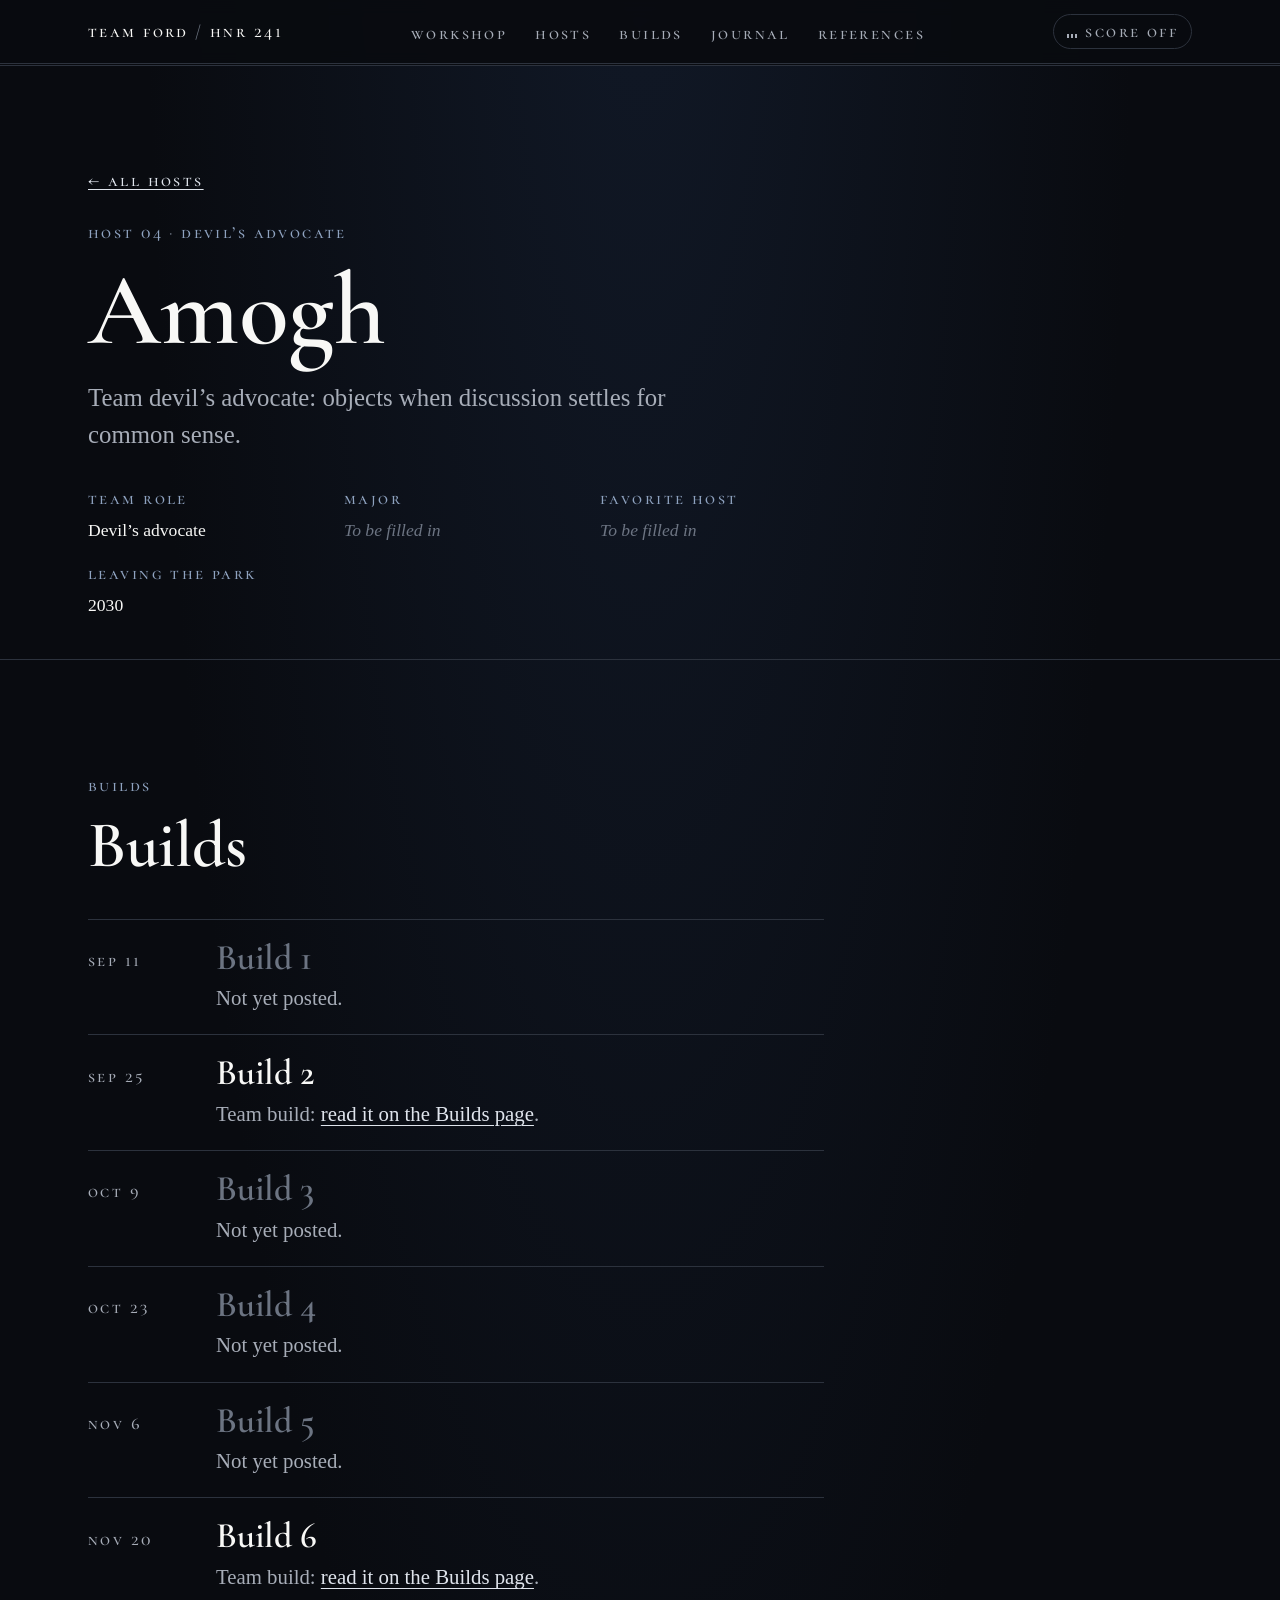
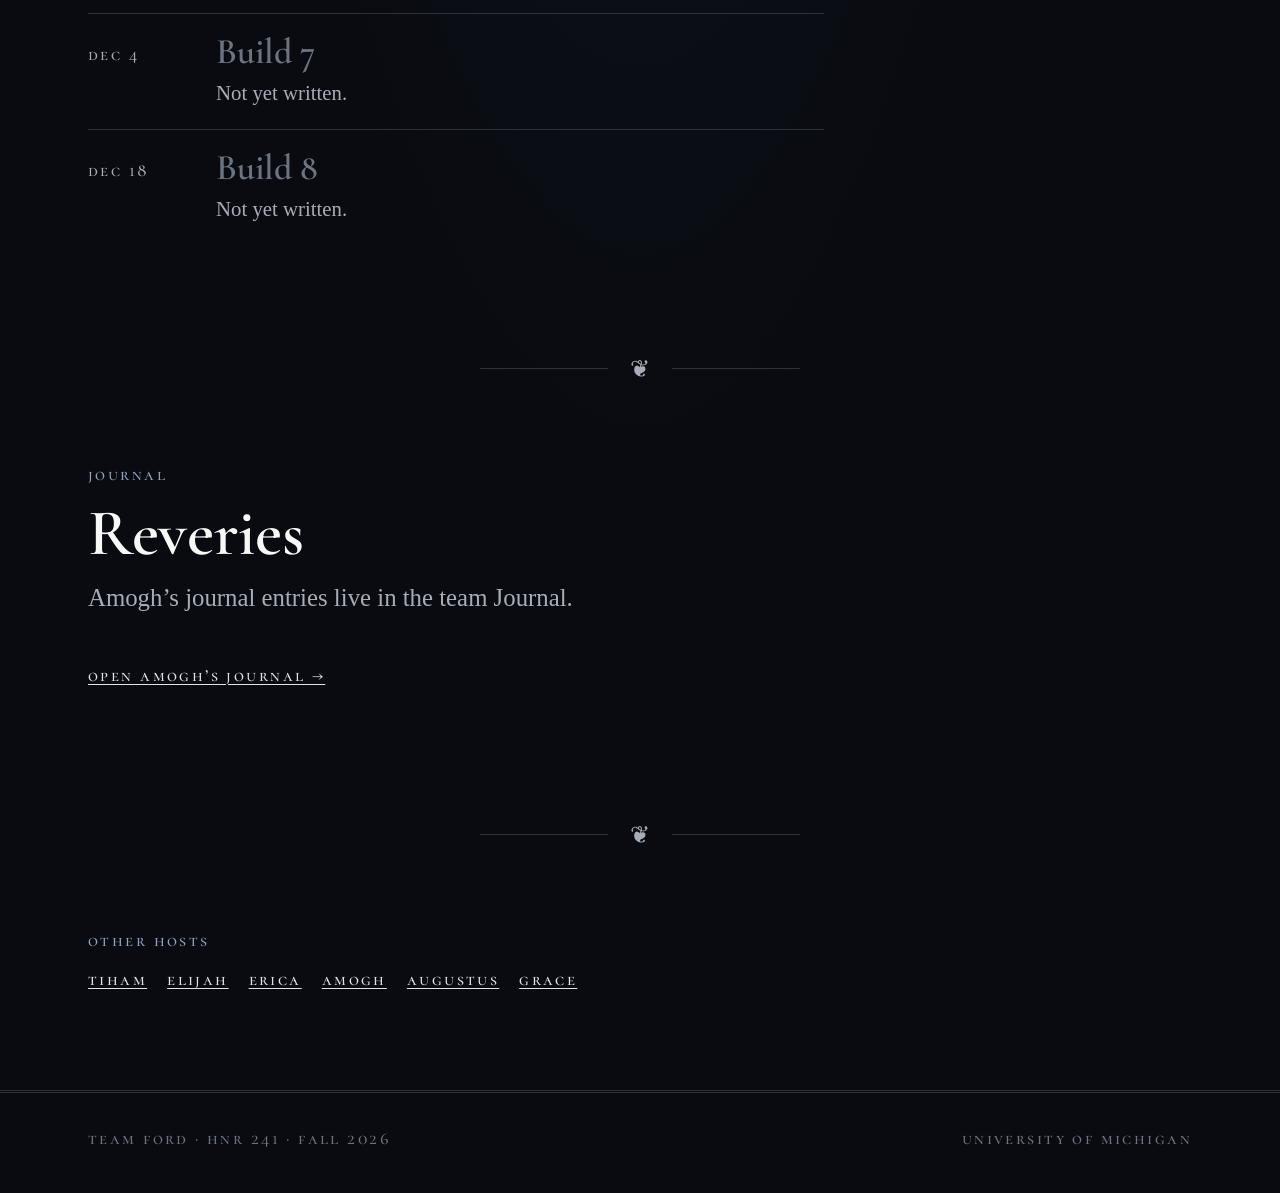
==== amogh/index.html @ f42a2c0e "Design refresh 1/8: type system (option a) - Times New Roman stays for reading; Cormorant Garamond f" ====
<!DOCTYPE html>
<html lang="en">
<head>
  <meta charset="utf-8">
  <meta name="viewport" content="width=device-width, initial-scale=1">
  <title>Amogh | Team Ford</title>
  <meta name="description" content="Amogh’s builds and journal, Team Ford, HNR 241 Fall 2026.">
  <link rel="preconnect" href="https://fonts.googleapis.com">
  <link rel="preconnect" href="https://fonts.gstatic.com" crossorigin>
  <link rel="stylesheet" href="https://fonts.googleapis.com/css2?family=Cormorant+Garamond:ital,wght@0,500;0,600;1,500&family=Cormorant+SC:wght@500;600&display=swap">
  <link rel="stylesheet" href="../styles.css?v=20261121a">
  <script src="../script.js?v=20261121a" defer></script>
</head>
<body>
  <a class="skip-link" href="#main">Skip to main content</a>

  <header class="site-header">
    <div class="wrap">
      <a class="wordmark" href="../index.html">TEAM FORD <span>/</span> HNR 241</a>
      <nav class="site-nav" aria-label="Main">
        <ul>
          <li><a href="../index.html">Workshop</a></li>
          <li><a href="../hosts/">Hosts</a></li>
          <li><a href="../builds/">Builds</a></li>
          <li><a href="../journal/">Journal</a></li>
          <li><a href="../references/">References</a></li>
        </ul>
      </nav>
    </div>
  </header>

  <main id="main">
    <section class="page-head">
      <div class="wrap">
        <a class="back-link" href="../hosts/">← All hosts</a>
        <p class="label">Host 04 <span class="dim">·</span> Devil’s advocate</p>
        <h1>Amogh</h1>
        <p class="lede">Team devil’s advocate: objects when discussion settles for common sense.</p>
        <dl class="member-meta">
          <div><dt>Team role</dt><dd>Devil’s advocate</dd></div>
          <div><dt>Major</dt><dd class="tbd">To be filled in</dd></div>
          <div><dt>Favorite host</dt><dd class="tbd">To be filled in</dd></div>
          <div><dt>Leaving the park</dt><dd>2030</dd></div>
        </dl>
      </div>
    </section>

    <section class="section" id="builds" aria-labelledby="builds-title">
      <div class="wrap">
        <div class="section-head">
          <p class="label">Builds</p>
          <h2 id="builds-title">Builds</h2>
        </div>
        <ol class="entry-list">
          <li class="entry is-empty" id="build-1">
            <p class="label">Sep 11</p>
            <div>
              <h3>Build 1</h3>
              <p>Not yet posted.</p>
            </div>
          </li>
          <li class="entry" id="build-2">
            <p class="label">Sep 25</p>
            <div>
              <h3>Build 2</h3>
              <p>Team build: <a href="../builds/#build-2">read it on the Builds page</a>.</p>
            </div>
          </li>
          <li class="entry is-empty" id="build-3">
            <p class="label">Oct 9</p>
            <div>
              <h3>Build 3</h3>
              <p>Not yet posted.</p>
            </div>
          </li>
          <li class="entry is-empty" id="build-4">
            <p class="label">Oct 23</p>
            <div>
              <h3>Build 4</h3>
              <p>Not yet posted.</p>
            </div>
          </li>
          <li class="entry is-empty" id="build-5">
            <p class="label">Nov 6</p>
            <div>
              <h3>Build 5</h3>
              <p>Not yet posted.</p>
            </div>
          </li>
          <li class="entry" id="build-6">
            <p class="label">Nov 20</p>
            <div>
              <h3>Build 6</h3>
              <p>Team build: <a href="../builds/#build-6">read it on the Builds page</a>.</p>
            </div>
          </li>
          <li class="entry is-empty" id="build-7">
            <p class="label">Dec 4</p>
            <div>
              <h3>Build 7</h3>
              <p>Not yet written.</p>
            </div>
          </li>
          <li class="entry is-empty" id="build-8">
            <p class="label">Dec 18</p>
            <div>
              <h3>Build 8</h3>
              <p>Not yet written.</p>
            </div>
          </li>
        </ol>
      </div>
    </section>

    <section class="section" id="reveries" aria-labelledby="reveries-title">
      <div class="wrap">
        <div class="section-head">
          <p class="label">Journal</p>
          <h2 id="reveries-title">Reveries</h2>
          <p>Amogh’s journal entries live in the team Journal.</p>
        </div>
        <p><a class="text-link" href="../journal/#amogh">Open Amogh’s journal →</a></p>
      </div>
    </section>

    <nav class="section" aria-label="Other hosts">
      <div class="wrap">
        <p class="label" style="margin-bottom: 0.75rem">Other hosts</p>
        <ul class="member-nav">
          <li><a href="../tiham/">Tiham</a></li>
          <li><a href="../elijah/">Elijah</a></li>
          <li><a href="../erica/">Erica</a></li>
          <li><a href="../amogh/" aria-current="page">Amogh</a></li>
          <li><a href="../augustus/">Augustus</a></li>
          <li><a href="../grace/">Grace</a></li>
        </ul>
      </div>
    </nav>
  </main>

  <footer class="site-footer">
    <div class="wrap">
      <span>Team Ford · HNR 241 · Fall 2026</span>
      <span>University of Michigan</span>
    </div>
  </footer>
</body>
</html>
---- styles.css ----
/* Team Ford · HNR 241 · Fall 2026
   "Ford's Workshop": clinical, dark, polished wood. Palette from the planning doc. */

:root {
  /* Victorian night: navy, charcoal, black, crisp white */
  --ink: #090b10;        /* black */
  --steel: #2b2e34;      /* charcoal */
  --olive: #1f2228;      /* deep charcoal */
  --wood: #1b2a44;       /* navy */
  --taupe: #6c7482;      /* slate */
  --amber: #8fa3c0;      /* faded navy-blue (secondary accent) */
  --gold: #dfe4ec;       /* pale silver-white (primary accent) */
  --ash: #a7adb8;        /* pewter (muted text) */
  --bone: #f8f8f6;       /* crisp white */

  --text: var(--bone);
  --muted: var(--ash);
  --background: var(--ink);
  --surface: #12151b;
  --line: #2c323d;
  --accent: var(--gold);

  --font-display: "Playfair Display", "Didot", "Bodoni 72", Georgia, serif;
  --font-body: "Source Serif 4", Georgia, "Times New Roman", serif;
  --font-mono: "Cormorant SC", "Cormorant Garamond", Georgia, serif; /* engraved small caps */

  --max-width: 74rem;
  --gutter: clamp(1rem, 4vw, 2.5rem);
}

*,
*::before,
*::after {
  box-sizing: border-box;
}

html {
  scroll-behavior: smooth;
}

@media (prefers-reduced-motion: reduce) {
  html {
    scroll-behavior: auto;
  }
  *,
  *::before,
  *::after {
    animation-duration: 0.01ms !important;
    transition-duration: 0.01ms !important;
  }
}

body {
  margin: 0;
  font-family: var(--font-body);
  font-size: 1.1875rem;
  line-height: 1.7;
  color: var(--text);
  background: var(--background);
  -webkit-font-smoothing: antialiased;
}

img {
  display: block;
  max-width: 100%;
  height: auto;
}

a {
  color: var(--gold);
  text-decoration-thickness: 1px;
  text-underline-offset: 0.2em;
}

a:hover {
  color: var(--bone);
}

:focus-visible {
  outline: 3px solid var(--gold);
  outline-offset: 3px;
}

h1,
h2,
h3 {
  font-family: var(--font-display);
  font-weight: 600;
  line-height: 1.05;
  letter-spacing: -0.01em;
  text-wrap: balance;
}

p {
  text-wrap: pretty;
}

.wrap {
  max-width: var(--max-width);
  margin: 0 auto;
  padding: 0 var(--gutter);
}

/* ---------- labels: clinical readouts ---------- */

.label {
  margin: 0;
  font-family: var(--font-mono);
  font-size: 0.8125rem;
  font-weight: 500;
  letter-spacing: 0.14em;
  text-transform: uppercase;
  color: var(--amber);
}

.label .dim {
  color: var(--taupe);
}

/* ---------- skip link ---------- */

.skip-link {
  position: absolute;
  left: -999rem;
}

.skip-link:focus {
  left: 1rem;
  top: 1rem;
  z-index: 10;
  padding: 0.5rem 0.75rem;
  color: var(--ink);
  background: var(--gold);
}

/* ---------- header ---------- */

.site-header {
  position: sticky;
  top: 0;
  z-index: 5;
  border-bottom: 1px solid var(--line);
  background: rgb(9 11 16 / 92%);
  backdrop-filter: blur(8px);
}

.site-header .wrap {
  display: flex;
  flex-wrap: wrap;
  align-items: center;
  justify-content: space-between;
  gap: 0.5rem 2rem;
  padding-top: 0.9rem;
  padding-bottom: 0.9rem;
}

.wordmark {
  font-family: var(--font-mono);
  font-size: 0.9rem;
  font-weight: 600;
  letter-spacing: 0.2em;
  color: var(--bone);
  text-decoration: none;
}

.wordmark span {
  color: var(--amber);
}

.site-nav ul {
  display: flex;
  flex-wrap: wrap;
  gap: 0.25rem 1.75rem;
  margin: 0;
  padding: 0;
  list-style: none;
}

.site-nav a {
  font-family: var(--font-mono);
  font-size: 0.875rem;
  letter-spacing: 0.08em;
  color: var(--ash);
  text-decoration: none;
}

.site-nav a:hover,
.site-nav a[aria-current="page"] {
  color: var(--gold);
}

.site-nav a[aria-current="page"] {
  text-decoration: underline;
}

/* ---------- footer ---------- */

.site-footer {
  margin-top: 6rem;
  border-top: 1px solid var(--line);
  color: var(--taupe);
}

.site-footer .wrap {
  display: flex;
  flex-wrap: wrap;
  justify-content: space-between;
  gap: 0.5rem 2rem;
  padding-top: 2rem;
  padding-bottom: 2.5rem;
  font-family: var(--font-mono);
  font-size: 0.8125rem;
  letter-spacing: 0.06em;
}

.site-footer a {
  color: var(--ash);
}

/* ---------- polished wood panel ---------- */

.wood {
  background:
    linear-gradient(180deg, rgb(255 255 255 / 6%), transparent 30%),
    repeating-linear-gradient(
      92deg,
      rgb(0 0 0 / 0%) 0 7px,
      rgb(0 0 0 / 10%) 7px 9px,
      rgb(255 255 255 / 3%) 9px 15px,
      rgb(0 0 0 / 6%) 15px 22px
    ),
    linear-gradient(180deg, #1d2c47, #141f36 70%, #0d1526);
  box-shadow:
    inset 0 1px 0 rgb(255 255 255 / 12%),
    inset 0 -2px 0 rgb(0 0 0 / 35%),
    0 18px 40px rgb(0 0 0 / 45%);
}

/* ---------- home: hero ---------- */

.hero {
  position: relative;
  display: grid;
  min-height: calc(100vh - 3.5rem);
  min-height: calc(100svh - 3.5rem);
  align-items: end;
  overflow: hidden;
  padding: 6rem 0 4rem;
  background:
    radial-gradient(ellipse at 72% 45%, rgb(27 42 68 / 28%), transparent 55%),
    radial-gradient(ellipse at 15% 90%, rgb(43 46 52 / 50%), transparent 50%),
    var(--ink);
}

.hero-copy {
  position: relative;
  z-index: 1;
  width: 100%;
}

/* ---- animated hero art: the maze turning, a host drawing itself ---- */

.hero-art {
  position: absolute;
  top: 50%;
  right: max(-6rem, calc((100vw - var(--max-width)) / 2 - 6rem));
  width: min(92vh, 62vw);
  aspect-ratio: 1;
  transform: translateY(-50%);
  pointer-events: none;
  animation: art-in 2.4s ease-out both;
}

.maze {
  width: 100%;
  height: 100%;
  overflow: visible;
}

.ring {
  fill: none;
  stroke: var(--gold);
  stroke-width: 1.4;
  stroke-linecap: round;
  opacity: 0.55;
  transform-box: view-box;
  transform-origin: 0 0; /* the viewBox origin is the maze's center */
  animation: spin var(--dur) linear infinite var(--dir);
}

.ring:nth-of-type(odd) {
  stroke: var(--amber);
  opacity: 0.4;
}

.host-line {
  fill: rgb(143 163 192 / 6%);
  stroke: var(--bone);
  stroke-width: 2.2;
  stroke-dasharray: 1;
  stroke-dashoffset: 1;
  vector-effect: non-scaling-stroke;
  animation: draw-host 12s ease-in-out infinite;
}

.spark {
  fill: var(--bone);
  filter: drop-shadow(0 0 6px var(--gold));
  animation: pulse 3s ease-in-out infinite;
}

.dust {
  fill: var(--gold);
  opacity: 0;
  animation: drift var(--d) ease-in-out infinite;
  animation-delay: var(--delay);
}

@keyframes spin {
  to {
    transform: rotate(360deg);
  }
}

@keyframes draw-host {
  0% {
    stroke-dashoffset: 1;
    opacity: 1;
  }
  45%,
  80% {
    stroke-dashoffset: 0;
    opacity: 1;
  }
  100% {
    stroke-dashoffset: 0;
    opacity: 0;
  }
}

@keyframes pulse {
  0%,
  100% {
    opacity: 0.35;
    transform: scale(0.8);
  }
  50% {
    opacity: 1;
    transform: scale(1.15);
  }
}

@keyframes drift {
  0%,
  100% {
    opacity: 0;
    transform: translateY(12px);
  }
  50% {
    opacity: 0.8;
    transform: translateY(-14px);
  }
}

@keyframes art-in {
  from {
    opacity: 0;
    transform: translateY(-50%) scale(0.92);
  }
}

.spark {
  transform-box: fill-box;
  transform-origin: center;
}

@media (prefers-reduced-motion: reduce) {
  .ring,
  .host-line,
  .spark,
  .dust,
  .hero-art {
    animation: none !important;
  }

  .host-line {
    stroke-dashoffset: 0;
  }

  .dust {
    opacity: 0.5;
  }
}

@media (max-width: 56rem) {
  .hero-art {
    top: 1rem;
    right: 50%;
    width: min(130vw, 44rem);
    opacity: 0.28;
    transform: translateX(50%);
    animation: none;
  }
}

.hero h1 {
  margin: 0.75rem 0 1.5rem;
  font-size: clamp(4rem, 13vw, 10rem);
  font-weight: 600;
  letter-spacing: -0.02em;
  line-height: 0.9;
}

.hero h1 em {
  font-style: italic;
  font-weight: 500;
  color: var(--gold);
}

.epigraph {
  max-width: 36rem;
  margin: 0;
  padding-left: 1.25rem;
  border-left: 2px solid var(--amber);
}

.epigraph p {
  margin: 0;
  font-family: var(--font-display);
  font-size: clamp(1.5rem, 3vw, 2.1rem);
  font-style: italic;
  line-height: 1.25;
}

.epigraph footer {
  margin-top: 0.6rem;
  font-family: var(--font-mono);
  font-size: 0.8125rem;
  letter-spacing: 0.08em;
  color: var(--ash);
}

.hero-intro {
  max-width: 40rem;
  margin: 2.25rem 0 0;
  font-size: clamp(1.15rem, 1.8vw, 1.3rem);
  color: #d9dce2;
}

/* ---------- sections ---------- */

.section {
  padding: clamp(4rem, 9vw, 7rem) 0 0;
  scroll-margin-top: 4rem;
}

.section-head {
  display: grid;
  gap: 0.75rem;
  max-width: 46rem;
  margin-bottom: 2.5rem;
}

.section-head h2 {
  margin: 0;
  font-size: clamp(2.6rem, 6vw, 4.25rem);
}

.section-head p:not(.label) {
  margin: 0;
  color: var(--ash);
}

/* ---------- the nested host ---------- */

.host-stage {
  padding: clamp(1rem, 3vw, 2rem);
  border-radius: 6px;
}

.stage-top {
  display: flex;
  flex-wrap: wrap;
  align-items: center;
  justify-content: space-between;
  gap: 1rem;
  margin-bottom: 1.25rem;
}

.stage-top .label {
  color: #dfe4ec;
}

.play-button {
  display: none; /* shown by script.js */
  align-items: center;
  gap: 0.6rem;
  padding: 0.65rem 1.2rem;
  border: 1px solid rgb(223 228 236 / 60%);
  border-radius: 999px;
  font-family: var(--font-mono);
  font-size: 0.9rem;
  letter-spacing: 0.06em;
  color: var(--ink);
  background: var(--gold);
  cursor: pointer;
}

.play-button:hover {
  background: var(--bone);
}

.js .play-button {
  display: inline-flex;
}

.stage-grid {
  display: grid;
  grid-template-columns: minmax(0, 1.05fr) minmax(0, 1fr);
  gap: clamp(1rem, 3vw, 2rem);
  align-items: stretch;
}

.host-figure,
.stage-side {
  margin: 0;
  padding: clamp(1rem, 2.5vw, 1.75rem);
  border-radius: 4px;
  background: radial-gradient(ellipse at 50% 40%, #12151b, var(--ink) 75%);
  box-shadow: inset 0 2px 10px rgb(0 0 0 / 60%);
}

.host-figure {
  display: flex;
  flex-direction: column;
  align-items: center;
  justify-content: center;
  gap: 0.5rem;
}

.host-figure figcaption {
  font-size: 0.75rem;
}

.host-svg {
  width: 100%;
  max-width: 26rem;
  height: auto;
  overflow: visible;
}

/* layers: outer (1) is deep wood, inner (8) is bright gold */
.layer {
  --lit: color-mix(in srgb, var(--gold) calc(var(--i) * 12.5%), var(--wood));
  fill: #151820;
  stroke: #3a404b;
  stroke-width: 2.2;
  stroke-dasharray: 6 5;
  vector-effect: non-scaling-stroke;
  cursor: pointer;
  transition: fill 0.35s ease, filter 0.35s ease, opacity 0.35s ease;
}

.layer.is-done {
  fill: var(--lit);
  stroke: var(--ink);
  stroke-width: 2.5;
  stroke-dasharray: none;
}

.layer.is-done:nth-of-type(even) {
  fill: color-mix(in srgb, var(--lit) 82%, black);
}

.layer:hover {
  filter: brightness(1.25);
}

.layer:focus,
.layer:focus-visible {
  outline: none;
}

.layer:focus-visible {
  stroke: var(--bone);
  stroke-width: 3;
  stroke-dasharray: none;
}

.layer.is-selected,
.layer.is-sounding {
  filter: brightness(1.45) drop-shadow(0 0 10px rgb(223 228 236 / 70%));
}

.layer.is-open.is-selected {
  fill: #262b34;
}

.core path {
  fill: none;
  stroke: var(--gold);
  stroke-width: 1.6;
  stroke-linecap: round;
  transition: stroke 0.5s ease;
}

.core .core-dot {
  fill: var(--gold);
}

.core.is-awake path {
  stroke: var(--ink);
}

.core.is-awake .core-dot {
  fill: var(--ink);
}

.core .core-glow {
  fill: rgb(247 246 243 / 0%);
  transition: fill 0.5s ease;
}

.core.is-awake .core-glow {
  fill: rgb(247 246 243 / 85%);
}

.stage-side {
  display: flex;
  flex-direction: column;
  gap: 1.5rem;
}

.note-row {
  display: grid;
  grid-template-columns: repeat(8, minmax(0, 1fr));
  gap: 0.35rem;
  margin: 0;
  padding: 0;
  list-style: none;
}

.note-dot {
  display: flex;
  width: 100%;
  flex-direction: column;
  align-items: center;
  gap: 0.35rem;
  padding: 0.25rem 0;
  border: 0;
  color: var(--ash);
  background: none;
  cursor: pointer;
}

.note-dot .dot {
  display: grid;
  width: clamp(2rem, 4vw, 2.6rem);
  aspect-ratio: 1;
  place-items: center;
  border: 1.5px dashed var(--taupe);
  border-radius: 50%;
  font-family: var(--font-display);
  font-size: 1.25rem;
  font-weight: 600;
  color: var(--taupe);
  transition: background-color 0.25s ease, box-shadow 0.25s ease, transform 0.15s ease;
}

.note-dot.is-done .dot {
  border: 0;
  color: var(--ink);
  background: var(--gold);
  box-shadow: 0 0 14px rgb(223 228 236 / 45%);
}

.note-dot .dot-date {
  font-family: var(--font-mono);
  font-size: 0.6875rem;
  letter-spacing: 0.02em;
  white-space: nowrap;
}

.note-dot.is-done .dot-date {
  color: var(--gold);
}

.note-dot:hover .dot,
.note-dot.is-sounding .dot {
  transform: scale(1.12);
}

.note-dot.is-selected .dot {
  box-shadow: 0 0 0 3px var(--ink), 0 0 0 5px var(--bone);
}

.layer-cards {
  display: grid;
  gap: 1rem;
}

.layer-card {
  padding: 1.25rem 1.4rem;
  border: 1px solid var(--line);
  border-radius: 4px;
  background: var(--surface);
}

.js .layer-card {
  display: none;
}

.js .layer-card.is-selected {
  display: block;
}

.layer-card h3 {
  margin: 0.5rem 0 0.75rem;
  font-size: clamp(2rem, 4vw, 2.75rem);
}

.card-links {
  display: grid;
  gap: 0.35rem;
  margin: 0;
  padding: 0;
  list-style: none;
  font-size: 1.05rem;
}

.card-links li:first-child a[href*="builds/"] {
  font-weight: 600;
}

.card-empty {
  margin: 0;
  color: var(--ash);
}

/* ---------- pie of hosts ---------- */

.pie-wrap {
  display: grid;
  grid-template-columns: minmax(0, 1.1fr) minmax(0, 0.9fr);
  gap: clamp(1.5rem, 5vw, 4rem);
  align-items: center;
}

.pie {
  width: 100%;
  max-width: 34rem;
  height: auto;
  overflow: visible;
}

.slice-link {
  text-decoration: none;
}

.slice-link:focus {
  outline: none;
}

.slice {
  stroke: var(--ink);
  stroke-width: 3;
  transform-box: view-box;
  transform-origin: 200px 200px;
  transition: transform 0.3s ease, filter 0.3s ease;
}

.slice-name,
.slice-role {
  text-anchor: middle;
  pointer-events: none;
  transition: transform 0.3s ease;
}

.slice-name {
  font-family: var(--font-display);
  font-size: 27px;
  font-weight: 600;
}

.slice-role {
  font-family: var(--font-mono);
  font-size: 10.5px;
  letter-spacing: 0.1em;
  text-transform: uppercase;
}

.slice-link:hover .slice,
.slice-link:focus-visible .slice,
.slice-link:hover .slice-name,
.slice-link:hover .slice-role,
.slice-link:focus-visible .slice-name,
.slice-link:focus-visible .slice-role {
  transform: translate(var(--dx), var(--dy));
}

.slice-link:hover .slice,
.slice-link:focus-visible .slice {
  filter: brightness(1.15) drop-shadow(0 10px 18px rgb(0 0 0 / 55%));
}

.slice-link:focus-visible .slice {
  stroke: var(--bone);
}

.pie-ring {
  fill: var(--ink);
  stroke: var(--gold);
  stroke-width: 2;
}

/* slices sweep in when the pie scrolls into view (script.js adds .is-armed first) */
.js .pie.is-armed .slice {
  transform: scale(0) rotate(-30deg);
}

.js .pie.is-armed .slice-name,
.js .pie.is-armed .slice-role {
  opacity: 0;
}

.js .pie.is-in .slice {
  transform: none;
  transition: transform 0.7s cubic-bezier(0.2, 0.9, 0.3, 1.2) calc(var(--i) * 110ms), filter 0.3s ease;
}

.js .pie.is-in .slice-name,
.js .pie.is-in .slice-role {
  opacity: 1;
  transition: opacity 0.5s ease calc(400ms + var(--i) * 110ms), transform 0.3s ease;
}

.js .pie.is-in .slice-link:hover .slice,
.js .pie.is-in .slice-link:focus-visible .slice {
  transform: translate(var(--dx), var(--dy));
  transition: transform 0.3s ease, filter 0.3s ease;
}

.pie-legend {
  display: grid;
  gap: 0;
  margin: 0;
  padding: 0;
  list-style: none;
}

.pie-legend a {
  display: flex;
  align-items: baseline;
  gap: 0.8rem;
  padding: 0.85rem 0;
  border-bottom: 1px solid var(--line);
  color: var(--bone);
  text-decoration: none;
}

.pie-legend a:hover .legend-name {
  color: var(--gold);
}

.swatch-dot {
  flex: 0 0 auto;
  width: 0.85rem;
  height: 0.85rem;
  border: 1px solid var(--taupe);
  border-radius: 50%;
}

.legend-name {
  font-family: var(--font-display);
  font-size: 1.7rem;
  font-weight: 600;
  line-height: 1;
}

.legend-role {
  margin-left: auto;
  font-family: var(--font-mono);
  font-size: 0.75rem;
  letter-spacing: 0.1em;
  text-transform: uppercase;
  color: var(--ash);
}

/* ---------- journal page ---------- */

.chip-row {
  display: flex;
  flex-wrap: wrap;
  gap: 0.6rem;
  margin: 2rem 0 0;
  padding: 0;
  list-style: none;
}

.chip-row a {
  display: inline-block;
  padding: 0.4rem 1rem;
  border: 1px solid var(--line);
  border-radius: 999px;
  font-family: var(--font-mono);
  font-size: 0.875rem;
  color: var(--bone);
  text-decoration: none;
  background: var(--surface);
}

.chip-row a:hover {
  border-color: var(--amber);
  color: var(--gold);
}

.journal-grid {
  display: grid;
  grid-template-columns: repeat(auto-fill, minmax(min(100%, 21rem), 1fr));
  gap: 1.25rem;
  padding-top: 3rem;
}

.journal-shelf {
  display: flex;
  flex-direction: column;
  gap: 1.25rem;
  padding: 1.5rem;
  border: 1px solid var(--line);
  border-radius: 6px;
  background: linear-gradient(170deg, #151820, var(--surface) 55%);
  scroll-margin-top: 5rem;
}

.journal-shelf:target {
  border-color: var(--amber);
  box-shadow: 0 0 0 1px var(--amber), 0 0 30px rgb(143 163 192 / 25%);
}

.shelf-head h2 {
  margin: 0.4rem 0 0.4rem;
  font-size: 2.6rem;
}

.entries {
  display: grid;
  gap: 0.75rem;
  margin: 0;
  padding: 0;
  list-style: none;
}

.entry-card {
  padding: 1rem 1.15rem;
  border-left: 2px solid var(--amber);
  background: rgb(9 11 16 / 55%);
}

.entry-card h3 {
  margin: 0.35rem 0 0.4rem;
  font-size: 1.5rem;
}

.entry-card p:not(.label) {
  margin: 0;
  color: #d9dce2;
}

.entry-card.is-empty {
  border-left: 2px dashed var(--taupe);
}

.entry-card.is-empty p:not(.label) {
  color: var(--ash);
}

/* ---------- reveal on scroll ---------- */

.js .reveal {
  opacity: 0;
  transform: translateY(24px);
  transition: opacity 0.8s ease, transform 0.8s ease;
}

.js .reveal.is-in {
  opacity: 1;
  transform: none;
}

/* ---------- feature: mask + excerpt ---------- */

.feature {
  display: grid;
  grid-template-columns: minmax(0, 0.8fr) minmax(0, 1fr);
  gap: clamp(2rem, 5vw, 4.5rem);
  align-items: center;
}

.feature figure {
  margin: 0;
}

.feature img {
  width: 100%;
  border: 1px solid var(--line);
  border-radius: 4px;
  box-shadow: 0 24px 60px rgb(0 0 0 / 55%);
}

.feature figcaption {
  margin-top: 0.75rem;
  font-family: var(--font-mono);
  font-size: 0.8125rem;
  color: var(--taupe);
}

.feature h3 {
  margin: 0.75rem 0 1rem;
  font-size: clamp(2.2rem, 4.5vw, 3.4rem);
}

.pull {
  margin: 1.5rem 0;
  font-family: var(--font-display);
  font-size: clamp(1.35rem, 2.4vw, 1.75rem);
  font-style: italic;
  line-height: 1.3;
  color: var(--gold);
}

.text-link {
  font-family: var(--font-mono);
  font-size: 0.9rem;
  letter-spacing: 0.06em;
}

/* ---------- host cards ---------- */

.hosts {
  display: grid;
  grid-template-columns: repeat(auto-fill, minmax(14rem, 1fr));
  gap: 1rem;
  margin: 0;
  padding: 0;
  list-style: none;
}

.host-card {
  position: relative;
  display: flex;
  min-height: 12rem;
  flex-direction: column;
  justify-content: space-between;
  gap: 1.5rem;
  padding: 1.4rem 1.4rem 1.25rem;
  border: 1px solid var(--line);
  border-radius: 4px;
  color: var(--bone);
  text-decoration: none;
  background: linear-gradient(160deg, #151820, var(--surface) 60%);
  transition: border-color 0.2s ease, transform 0.2s ease;
}

.host-card:hover {
  border-color: var(--amber);
  color: var(--bone);
  transform: translateY(-3px);
}

.host-card .label,
.host-card .host-name,
.host-card .host-role,
.host-card .enter {
  display: block;
}

.host-card .host-name {
  margin: 0.35rem 0 0;
  font-family: var(--font-display);
  font-size: 2.4rem;
  font-weight: 600;
  line-height: 1;
}

.host-card .host-role {
  margin: 0;
  color: var(--ash);
  font-size: 1rem;
}

.host-card .enter {
  font-family: var(--font-mono);
  font-size: 0.8125rem;
  letter-spacing: 0.08em;
  color: var(--gold);
}

/* ---------- inner pages ---------- */

.page-head {
  padding: clamp(3.5rem, 8vw, 6rem) 0 2.5rem;
  border-bottom: 1px solid var(--line);
}

.page-head h1 {
  margin: 0.75rem 0 1rem;
  font-size: clamp(3.2rem, 9vw, 6.5rem);
}

.page-head .lede {
  max-width: 42rem;
  margin: 0;
  color: var(--ash);
  font-size: 1.25rem;
}

.back-link {
  display: inline-block;
  margin-bottom: 1.5rem;
  font-family: var(--font-mono);
  font-size: 0.875rem;
  letter-spacing: 0.06em;
}

/* ---------- narratives (essays) ---------- */

.narrative {
  padding: 3.5rem 0 1rem;
  border-bottom: 1px solid var(--line);
  scroll-margin-top: 4rem;
}

.narrative-head {
  max-width: 44rem;
  margin-bottom: 2rem;
}

.narrative-head h2 {
  margin: 0.75rem 0 0.75rem;
  font-size: clamp(2.4rem, 5.5vw, 3.8rem);
}

.narrative-head .byline {
  margin: 0;
  color: var(--ash);
}

.prose {
  max-width: 40rem;
}

.prose p {
  margin: 0 0 1.4em;
}

.prose p:first-of-type::first-letter {
  float: left;
  margin: 0.08em 0.1em 0 0;
  font-family: var(--font-display);
  font-size: 4.2em;
  font-weight: 600;
  line-height: 0.8;
  color: var(--gold);
}

.cite {
  font-family: var(--font-mono);
  font-size: 0.8em;
  white-space: nowrap;
}

.placeholder {
  max-width: 40rem;
  padding: 1.5rem 1.75rem;
  border: 1px dashed var(--taupe);
  border-radius: 4px;
  color: var(--ash);
}

.placeholder p {
  margin: 0.4rem 0 0;
}

/* ---------- references ---------- */

.bibliography {
  max-width: 46rem;
  margin: 3rem 0 0;
  padding: 0;
  list-style: none;
}

.bibliography li {
  padding: 1.25rem 0 1.25rem 2.5rem;
  border-bottom: 1px solid var(--line);
  text-indent: -2.5rem;
  scroll-margin-top: 4rem;
}

.bibliography li:target {
  background: rgb(143 163 192 / 12%);
}

/* ---------- member pages ---------- */

.member-meta {
  display: grid;
  grid-template-columns: repeat(auto-fit, minmax(11rem, 1fr));
  gap: 1rem 2rem;
  max-width: 46rem;
  margin: 2rem 0 0;
}

.member-meta dt {
  font-family: var(--font-mono);
  font-size: 0.75rem;
  letter-spacing: 0.14em;
  text-transform: uppercase;
  color: var(--amber);
}

.member-meta dd {
  margin: 0.2rem 0 0;
  font-size: 1.1rem;
}

.member-meta .tbd {
  color: var(--taupe);
  font-style: italic;
}

.entry-list {
  display: grid;
  max-width: 46rem;
  margin: 0;
  padding: 0;
  list-style: none;
}

.entry {
  display: grid;
  grid-template-columns: 7rem 1fr;
  gap: 1rem;
  padding: 1.25rem 0;
  border-top: 1px solid var(--line);
}

.entry h3 {
  margin: 0 0 0.3rem;
  font-size: 1.8rem;
}

.entry p {
  margin: 0;
  color: var(--ash);
}

.entry .label {
  padding-top: 0.45rem;
}

.entry.is-empty h3 {
  color: var(--taupe);
}

.member-nav {
  display: flex;
  flex-wrap: wrap;
  gap: 0.5rem 1.25rem;
  margin: 0;
  padding: 0;
  list-style: none;
  font-family: var(--font-mono);
  font-size: 0.875rem;
}

/* ---------- responsive ---------- */

@media (max-width: 56rem) {
  .feature {
    grid-template-columns: 1fr;
  }

  .feature figure {
    max-width: 26rem;
  }

  .stage-grid,
  .pie-wrap {
    grid-template-columns: 1fr;
  }

  .pie {
    max-width: 26rem;
    margin: 0 auto;
  }

  .note-row {
    grid-template-columns: repeat(4, minmax(0, 1fr));
    row-gap: 0.75rem;
  }

}

@media (max-width: 34rem) {
  body {
    font-size: 1.0625rem;
  }

  .site-header {
    position: static;
  }


  .entry {
    grid-template-columns: 1fr;
    gap: 0.25rem;
  }

  .hosts {
    grid-template-columns: 1fr 1fr;
  }

  .host-card {
    min-height: 9rem;
    padding: 1rem;
  }

  .host-card .host-name {
    font-size: 1.9rem;
  }
}

/* =====================================================================
   Victorian dress: engraved small caps, fleurons, double-ruled frames
   ===================================================================== */

body {
  background:
    radial-gradient(ellipse at 50% -10%, rgb(27 42 68 / 45%), transparent 55%),
    var(--ink);
}

h1,
h2,
h3 {
  font-weight: 500;
  letter-spacing: 0;
}

.hero h1 {
  font-weight: 500;
  letter-spacing: -0.01em;
}

.hero h1 em {
  color: var(--bone);
  font-weight: 400;
}

.label {
  font-size: 0.95rem;
  font-weight: 600;
  letter-spacing: 0.16em;
  text-transform: lowercase; /* small caps render lowercase as engraved caps */
  color: var(--amber);
}

.label .dim {
  color: var(--taupe);
}

.wordmark {
  font-size: 1.15rem;
  letter-spacing: 0.22em;
  text-transform: lowercase;
}

.wordmark span {
  color: var(--taupe);
}

.site-nav a,
.text-link,
.back-link,
.chip-row a,
.member-nav,
.site-footer .wrap,
.play-button,
.note-dot .dot-date,
.legend-role,
.epigraph footer,
.feature figcaption,
.member-meta dt {
  letter-spacing: 0.1em;
  text-transform: lowercase;
}

.site-nav a,
.text-link,
.back-link,
.chip-row a {
  font-size: 1.05rem;
  font-weight: 600;
}

.site-footer .wrap {
  font-size: 1rem;
}

.note-dot .dot-date,
.legend-role {
  font-size: 0.85rem;
  font-weight: 600;
}

.member-meta dt {
  font-size: 0.9rem;
  font-weight: 600;
}

.epigraph {
  border-left: 1px solid var(--ash);
  box-shadow: -4px 0 0 -3px var(--ash);
  padding-left: 1.5rem;
}

.site-header {
  border-bottom: 3px double var(--line);
}

.site-footer {
  border-top: 3px double var(--line);
}

/* fleuron divider between home sections */
.section + .section::before {
  display: block;
  width: min(20rem, 70%);
  margin: 0 auto clamp(3rem, 7vw, 5rem);
  color: var(--ash);
  font-family: Georgia, serif;
  font-size: 1.5rem;
  line-height: 1;
  text-align: center;
  background:
    linear-gradient(var(--line), var(--line)) left center / 40% 1px no-repeat,
    linear-gradient(var(--line), var(--line)) right center / 40% 1px no-repeat;
  content: "\2766";
}

/* the old "wood" panel becomes navy lacquer in a double-ruled frame */
.wood {
  border: 1px solid rgb(223 228 236 / 22%);
  outline: 1px solid rgb(223 228 236 / 10%);
  outline-offset: 6px;
  background:
    linear-gradient(180deg, rgb(255 255 255 / 4%), transparent 30%),
    repeating-linear-gradient(45deg, rgb(255 255 255 / 1.5%) 0 2px, transparent 2px 9px),
    linear-gradient(180deg, #1d2c47, #141f36 70%, #0d1526);
}

.host-figure,
.stage-side {
  border: 1px solid rgb(223 228 236 / 12%);
}

.host-card,
.journal-shelf,
.layer-card,
.placeholder {
  border-style: double;
  border-width: 3px;
}

.host-card:hover,
.journal-shelf:target {
  border-color: var(--ash);
}

.prose p:first-of-type::first-letter {
  color: var(--bone);
  font-weight: 500;
}

.pull {
  color: var(--bone);
}

.entry-card {
  border-left-color: var(--ash);
}

.feature img {
  border: 1px solid rgb(223 228 236 / 30%);
  outline: 1px solid rgb(223 228 236 / 12%);
  outline-offset: 6px;
}

/* nested host: navy outside, silver-white toward consciousness */
.layer {
  --lit: color-mix(in srgb, var(--bone) calc(var(--i) * 11%), #1b2a44);
}

.layer.is-done:nth-of-type(even) {
  fill: color-mix(in srgb, var(--lit) 78%, #090b10);
}

.note-dot.is-done .dot {
  color: var(--ink);
  background: var(--bone);
  box-shadow: 0 0 14px rgb(223 228 236 / 35%);
}

.note-dot.is-done .dot-date {
  color: var(--bone);
}

.core .core-glow {
  fill: rgb(248 248 246 / 0%);
}

.core path,
.core .core-dot {
  stroke: var(--bone);
}

.core .core-dot {
  fill: var(--bone);
}

.core.is-awake path {
  stroke: var(--ink);
}

/* hero rings: white and faded navy */
.ring {
  stroke: var(--bone);
  opacity: 0.32;
}

.ring:nth-of-type(odd) {
  stroke: var(--amber);
  opacity: 0.45;
}

.host-line {
  fill: rgb(143 163 192 / 6%);
}

.spark {
  filter: drop-shadow(0 0 6px var(--bone));
}

.dust {
  fill: var(--bone);
}

.pie-ring {
  stroke: var(--bone);
}

.slice {
  stroke: var(--bone);
  stroke-width: 1.5;
}

.play-button {
  border-color: var(--bone);
  color: var(--ink);
  background: var(--bone);
}

.play-button:hover {
  background: var(--gold);
}

.note-dot .dot-date {
  font-size: 0.8rem;
  letter-spacing: 0.02em;
}

.slice-name {
  font-size: 24px;
}

.legend-role {
  font-size: 0.9rem;
}

/* =====================================================================
   Home hero: Dolores at the puddle. A sticky scene; scrolling through
   the (taller) hero reveals the maze. script.js drives --mix (0→1) and,
   where WebGL is available, renders the rippling water on .hero-gl.
   ===================================================================== */

.hero {
  display: block;
  min-height: 0;
  padding: 0;
  overflow: visible; /* must not clip, or the sticky scene can't stick */
  background: var(--ink);
  --mix: 0;
  --progress: 0;
}

.js .hero {
  height: 240vh; /* the extra scroll length is the reveal */
}

.hero-scene {
  position: sticky;
  top: 0;
  display: grid;
  height: 100vh;
  height: 100svh;
  align-items: end;
  overflow: hidden;
}

.hero-media,
.hero-img,
.hero-gl,
.hero-shade {
  position: absolute;
  inset: 0;
  width: 100%;
  height: 100%;
}

.hero-img {
  object-fit: cover;
  object-position: 62% 42%;
}

/* CSS fallback reveal (no WebGL): maze version fades in over her reflected face only */
.hero-img-maze {
  opacity: var(--mix);
  -webkit-mask-image: radial-gradient(ellipse 34% 50% at 66% 42%, #000 0 25%, rgb(0 0 0 / 60%) 45%, transparent 70%);
  mask-image: radial-gradient(ellipse 34% 50% at 66% 42%, #000 0 25%, rgb(0 0 0 / 60%) 45%, transparent 70%);
}

.hero-gl {
  display: block;
  opacity: 0;
  transition: opacity 0.8s ease;
}

.hero.gl-on .hero-gl {
  opacity: 1;
}

.hero.gl-on .hero-img {
  visibility: hidden;
}

/* keep the title readable over a bright photo; muted Victorian night grade */
.hero-shade {
  background:
    linear-gradient(90deg, rgb(9 11 16 / 92%) 0%, rgb(9 11 16 / 70%) 32%, rgb(9 11 16 / 15%) 62%, transparent 80%),
    linear-gradient(0deg, var(--ink) 0%, rgb(9 11 16 / 0%) 28%),
    linear-gradient(180deg, rgb(9 11 16 / 55%) 0%, transparent 18%),
    rgb(27 42 68 / 22%);
  mix-blend-mode: normal;
}

.hero-copy {
  position: relative;
  z-index: 2;
  padding-top: 6rem;
  padding-bottom: clamp(3.5rem, 9vh, 6rem);
  opacity: calc(1 - var(--mix) * 0.75);
  transform: translateY(calc(var(--mix) * -2.5rem));
}

.hero-copy .hero-intro {
  max-width: 34rem;
}

.scroll-hint {
  position: absolute;
  bottom: 1.4rem;
  left: 50%;
  z-index: 2;
  margin: 0;
  font-family: var(--font-mono);
  font-size: 0.95rem;
  font-weight: 600;
  letter-spacing: 0.22em;
  text-transform: lowercase;
  color: rgb(248 248 246 / 55%);
  transform: translateX(-50%);
  white-space: nowrap;
  opacity: calc(1 - var(--progress) * 12);
  animation: hint-bob 2.4s ease-in-out infinite;
}

.scroll-hint::after {
  display: block;
  margin-top: 0.3rem;
  text-align: center;
  content: "\2193";
}

.no-js .scroll-hint,
html:not(.js) .scroll-hint {
  display: none;
}

.reveal-bar {
  position: absolute;
  bottom: 0;
  left: 0;
  z-index: 3;
  width: calc(var(--progress) * 100%);
  height: 2px;
  background: rgb(248 248 246 / 40%);
}

@keyframes hint-bob {
  0%, 100% { translate: 0 0; }
  50% { translate: 0 5px; }
}

@media (max-width: 56rem) {
  .hero-img {
    object-position: 66% 40%;
  }

  .hero-shade {
    background:
      linear-gradient(0deg, var(--ink) 0%, rgb(9 11 16 / 88%) 38%, rgb(9 11 16 / 25%) 62%, transparent 80%),
      linear-gradient(180deg, rgb(9 11 16 / 55%) 0%, transparent 18%),
      rgb(27 42 68 / 20%);
  }

  .js .hero {
    height: 200vh;
  }
}

@media (prefers-reduced-motion: reduce) {
  .scroll-hint {
    animation: none;
  }

  .hero-copy {
    transform: none;
  }
}

@media (max-width: 56rem) {
  .hero-media {
    height: 64%;
  }

  .hero-media::after {
    position: absolute;
    inset: 0;
    background: linear-gradient(0deg, var(--ink) 0%, rgb(9 11 16 / 0%) 35%);
    content: "";
  }

  .hero-shade {
    background:
      linear-gradient(0deg, var(--ink) 0%, var(--ink) 30%, rgb(9 11 16 / 0%) 55%),
      linear-gradient(180deg, rgb(9 11 16 / 55%) 0%, transparent 16%),
      rgb(27 42 68 / 16%);
  }

  .hero-copy {
    padding-top: 0;
  }
}

/* =====================================================================
   One typeface everywhere: Times New Roman. Classic, quiet, consistent.
   ===================================================================== */

:root {
  --font-display: "Times New Roman", Times, "Liberation Serif", "Nimbus Roman", serif;
  --font-body: "Times New Roman", Times, "Liberation Serif", "Nimbus Roman", serif;
  --font-mono: "Times New Roman", Times, "Liberation Serif", "Nimbus Roman", serif;
}

body {
  font-size: 1.25rem;
  line-height: 1.65;
}

h1,
h2,
h3,
.host-name,
.legend-name,
.note-num,
.note-dot .dot {
  font-weight: 400;
  letter-spacing: 0;
}

/* "Team Ford" in one voice: no italic, no second color */
.hero h1,
.hero h1 em {
  font-style: normal;
  font-weight: 400;
  color: var(--bone);
  letter-spacing: 0.01em;
}

/* labels, menu and small print: uppercase, tracked, in the same Times */
.label,
.wordmark,
.site-nav a,
.text-link,
.back-link,
.chip-row a,
.member-nav,
.site-footer .wrap,
.play-button,
.note-dot .dot-date,
.legend-role,
.epigraph footer,
.feature figcaption,
.member-meta dt,
.scroll-hint,
.slice-role {
  text-transform: uppercase;
  font-weight: 400;
}

.label {
  font-size: 0.8rem;
  letter-spacing: 0.2em;
}

.wordmark {
  font-size: 0.95rem;
  letter-spacing: 0.24em;
}

.site-nav a,
.text-link,
.back-link,
.chip-row a {
  font-size: 0.85rem;
  letter-spacing: 0.16em;
}

.site-footer .wrap,
.epigraph footer,
.feature figcaption,
.member-meta dt {
  font-size: 0.8rem;
  letter-spacing: 0.16em;
}

.play-button,
.scroll-hint {
  font-size: 0.8rem;
  letter-spacing: 0.18em;
}

.note-dot .dot-date,
.legend-role {
  font-size: 0.7rem;
  letter-spacing: 0.1em;
}

.epigraph p,
.pull {
  font-style: italic;
}

.slice-name {
  font-size: 25px;
}

.slice-role {
  font-size: 9.5px;
  letter-spacing: 0.14em;
}

button {
  font-family: inherit;
}

.slice-name {
  font-weight: 400;
}

/* ---------- individual builds on member pages ---------- */

.entry-title {
  margin: 0 0 0.6rem;
  color: var(--ash);
  font-style: italic;
}

.essay {
  margin-top: 0.25rem;
}

.essay summary {
  display: inline-block;
  padding: 0.35rem 0.9rem;
  border: 1px solid var(--line);
  font-size: 0.8rem;
  letter-spacing: 0.16em;
  text-transform: uppercase;
  color: var(--bone);
  cursor: pointer;
  list-style: none;
}

.essay summary::-webkit-details-marker {
  display: none;
}

.essay summary::after {
  margin-left: 0.6rem;
  content: "+";
}

.essay[open] summary::after {
  content: "\2212";
}

.essay summary:hover {
  border-color: var(--ash);
}

.essay .prose {
  margin-top: 1.5rem;
}

.essay .prose p {
  color: #d9dce2;
}

.passage {
  margin: 0 0 1.75rem;
  padding: 1.1rem 1.3rem;
  border-left: 1px solid var(--ash);
  background: rgb(27 42 68 / 22%);
  font-size: 1.05rem;
}

.passage p {
  margin: 0.6rem 0 0;
}

/* in Build 6, the question that turns the essay */
.prose .standalone-q {
  margin: 2rem 0;
  padding-left: 1.25rem;
  border-left: 1px solid var(--ash);
  font-size: 1.35rem;
  font-style: italic;
  color: var(--bone);
}

.dim-link {
  margin: 0 0.4rem;
  color: var(--taupe);
}

.prose .passage p:first-of-type::first-letter {
  float: none;
  margin: 0;
  font-size: inherit;
  font-weight: inherit;
  line-height: inherit;
  color: inherit;
}

/* ---------- full-screen reader for builds ---------- */

.reader {
  position: fixed;
  inset: 0;
  width: 100%;
  max-width: none;
  height: 100%;
  max-height: none;
  margin: 0;
  padding: 0;
  overflow-y: auto;
  border: 0;
  color: var(--bone);
  background:
    radial-gradient(ellipse at 50% -10%, rgb(27 42 68 / 55%), transparent 55%),
    var(--ink);
  overscroll-behavior: contain;
}

.reader[open] {
  animation: reader-in 0.35s ease-out;
}

.reader::backdrop {
  background: var(--ink);
}

@keyframes reader-in {
  from {
    opacity: 0;
    transform: translateY(18px);
  }
}

.reader-open,
.reader-open body {
  overflow: hidden;
}

.reader-bar {
  position: sticky;
  top: 0;
  z-index: 2;
  display: flex;
  align-items: center;
  justify-content: space-between;
  gap: 1rem;
  padding: 0.9rem var(--gutter);
  border-bottom: 3px double var(--line);
  background: rgb(9 11 16 / 92%);
  backdrop-filter: blur(8px);
}

.reader-close {
  width: 2.6rem;
  height: 2.6rem;
  border: 1px solid var(--line);
  border-radius: 50%;
  font-size: 1.6rem;
  line-height: 1;
  color: var(--bone);
  background: none;
  cursor: pointer;
}

.reader-close:hover,
.reader-close:focus-visible {
  border-color: var(--bone);
}

.reader-page {
  max-width: 44rem;
  margin: 0 auto;
  padding: clamp(2.5rem, 7vw, 5rem) var(--gutter) 4rem;
}

.reader-head {
  margin-bottom: 2.5rem;
  padding-bottom: 1.75rem;
  border-bottom: 1px solid var(--line);
}

.reader-head h1 {
  margin: 0;
  font-size: clamp(3rem, 8vw, 5rem);
}

.reader-sub {
  margin: 0.6rem 0 0;
  font-size: 1.35rem;
  font-style: italic;
  color: var(--ash);
}

.reader-body {
  max-width: none;
  font-size: 1.3rem;
  line-height: 1.75;
}

.reader-body p {
  color: #e4e6ea;
}

.reader-nav {
  display: flex;
  justify-content: space-between;
  gap: 1rem;
  margin-top: 3.5rem;
  padding-top: 1.5rem;
  border-top: 3px double var(--line);
}

.reader-nav button {
  padding: 0.6rem 1.1rem;
  border: 1px solid var(--line);
  font-size: 0.85rem;
  letter-spacing: 0.16em;
  text-transform: uppercase;
  color: var(--bone);
  background: none;
  cursor: pointer;
}

.reader-nav button:hover {
  border-color: var(--bone);
}

.reader-next {
  margin-left: auto;
}

@media (max-width: 34rem) {
  .reader-body {
    font-size: 1.15rem;
  }
}

/* ---------- score toggle (header) ---------- */

.score-toggle {
  display: inline-flex;
  align-items: center;
  gap: 0.55rem;
  padding: 0.35rem 0.8rem;
  border: 1px solid var(--line);
  border-radius: 999px;
  font-size: 0.72rem;
  letter-spacing: 0.16em;
  text-transform: uppercase;
  color: var(--ash);
  background: none;
  cursor: pointer;
}

.score-toggle:hover,
.score-toggle.is-on {
  border-color: var(--ash);
  color: var(--bone);
}

.score-bars {
  display: inline-flex;
  align-items: flex-end;
  gap: 2px;
  height: 0.8rem;
}

.score-bars i {
  display: block;
  width: 2px;
  height: 30%;
  background: currentColor;
}

.score-toggle.is-on .score-bars i {
  animation: score-bar 1.1s ease-in-out infinite;
}

.score-toggle.is-on .score-bars i:nth-child(2) { animation-delay: -0.35s; }
.score-toggle.is-on .score-bars i:nth-child(3) { animation-delay: -0.7s; }

@keyframes score-bar {
  0%, 100% { height: 25%; }
  50% { height: 100%; }
}

/* ---------- the maze in 3D ---------- */

.maze-section {
  display: none; /* shown by script.js when WebGL + three.js are available */
  position: relative;
  height: 280vh;
  margin-top: clamp(4rem, 9vw, 7rem);
  --maze-p: 0;
}

.maze-section.is-ready {
  display: block;
}

.maze-sticky {
  position: sticky;
  top: 0;
  height: 100vh;
  height: 100svh;
  overflow: hidden;
  border-top: 3px double var(--line);
  border-bottom: 3px double var(--line);
}

.maze-gl {
  position: absolute;
  inset: 0;
  display: block;
  width: 100%;
  height: 100%;
  cursor: grab;
  touch-action: pan-y;
}

.maze-gl:active {
  cursor: grabbing;
}

.maze-copy {
  position: relative;
  z-index: 1;
  padding-top: clamp(4.5rem, 10vh, 7rem);
  pointer-events: none;
  opacity: calc(1 - var(--maze-p) * 2.2);
}

.maze-copy h2 {
  margin: 0.6rem 0 0.4rem;
  font-size: clamp(2.8rem, 7vw, 5rem);
}

.maze-hint {
  margin: 0;
  color: var(--ash);
}

/* the fleuron divider doesn't belong above the 3D scene's neighbour */
.maze-section + .section::before {
  display: none;
}

/* ---------- boot-up intro ---------- */

/* early cover, before script.js runs; fades by itself if the script never arrives */
html.intro-pending::after {
  position: fixed;
  inset: 0;
  z-index: 100;
  background: var(--ink);
  content: "";
  animation: cover-fail-safe 0.4s ease 4s forwards;
}

@keyframes cover-fail-safe {
  to {
    opacity: 0;
    visibility: hidden;
  }
}

html.waking body > main,
html.waking body > .site-header {
  filter: blur(10px) brightness(0.6);
}

body > main,
body > .site-header {
  transition: filter 1.4s ease;
}

.boot {
  position: fixed;
  inset: 0;
  z-index: 101;
  cursor: pointer;
}

.boot-lid {
  position: absolute;
  left: 0;
  right: 0;
  height: 50.5%;
  background: var(--ink);
  transition: transform 1.2s cubic-bezier(0.7, 0, 0.2, 1);
}

.boot-lid-top {
  top: 0;
  background: linear-gradient(180deg, var(--ink) 75%, #0d1526);
}

.boot-lid-bottom {
  bottom: 0;
  background: linear-gradient(0deg, var(--ink) 75%, #0d1526);
}

.boot.is-opening .boot-lid-top {
  transform: translateY(-101%);
}

.boot.is-opening .boot-lid-bottom {
  transform: translateY(101%);
}

.boot-screen {
  position: absolute;
  top: 50%;
  left: 50%;
  width: min(36rem, calc(100% - 2.5rem));
  transform: translate(-50%, -50%);
  transition: opacity 0.4s ease;
}

.boot.is-opening .boot-screen,
.boot.is-opening .boot-skip {
  opacity: 0;
}

.boot-kicker {
  margin: 0 0 1.5rem;
  padding-bottom: 0.9rem;
  border-bottom: 1px solid var(--line);
  font-size: 0.75rem;
  letter-spacing: 0.3em;
  text-transform: uppercase;
  color: var(--taupe);
}

.boot-lines {
  margin: 0;
  padding: 0;
  list-style: none;
  font-size: clamp(0.95rem, 2.4vw, 1.15rem);
  letter-spacing: 0.12em;
  line-height: 2;
  text-transform: uppercase;
  color: var(--ash);
}

.boot-lines li:first-child {
  margin-bottom: 0.9rem;
  font-size: clamp(1.4rem, 4.2vw, 2rem);
  letter-spacing: 0.04em;
  text-transform: none;
  font-style: italic;
  color: var(--bone);
}

.boot-lines li:last-child:not(:first-child) {
  margin-top: 0.9rem;
  color: var(--bone);
}

.boot-cursor {
  display: inline-block;
  width: 0.6rem;
  height: 1.1rem;
  margin-top: 0.4rem;
  background: var(--bone);
  animation: boot-blink 0.9s steps(1) infinite;
}

@keyframes boot-blink {
  50% {
    opacity: 0;
  }
}

.boot-skip {
  position: absolute;
  right: 1.25rem;
  bottom: 1.25rem;
  padding: 0.45rem 1rem;
  border: 1px solid var(--line);
  font-family: inherit;
  font-size: 0.75rem;
  letter-spacing: 0.2em;
  text-transform: uppercase;
  color: var(--ash);
  background: none;
  cursor: pointer;
  transition: opacity 0.3s ease;
}

.boot-skip:hover {
  border-color: var(--ash);
  color: var(--bone);
}

.boot.is-opening {
  pointer-events: none;
}

/* =====================================================================
   Intro v2: gate → decoded lines → TEAM FORD slam → eyes open
   ===================================================================== */

.boot {
  cursor: default;
}

.boot-gate,
.boot-stage {
  position: absolute;
  top: 50%;
  left: 50%;
  width: min(40rem, calc(100% - 2.5rem));
  transform: translate(-50%, -50%);
  text-align: center;
}

.boot-gate {
  display: grid;
  justify-items: center;
  gap: 1.1rem;
  transition: opacity 0.6s ease, filter 0.6s ease;
}

.boot.is-running .boot-gate {
  opacity: 0;
  filter: blur(8px);
  pointer-events: none;
}

.boot-gate .boot-kicker {
  margin: 0 0 0.6rem;
  padding: 0;
  border: 0;
}

.boot-enter {
  position: relative;
  overflow: hidden;
  padding: 1.05rem 2.6rem;
  border: 1px solid rgb(248 248 246 / 55%);
  font-family: inherit;
  font-size: 0.95rem;
  letter-spacing: 0.34em;
  text-transform: uppercase;
  color: var(--bone);
  background: rgb(27 42 68 / 25%);
  cursor: pointer;
  transition: background 0.3s ease, border-color 0.3s ease;
}

.boot-enter::before {
  position: absolute;
  inset: 0;
  background: linear-gradient(100deg, transparent 30%, rgb(248 248 246 / 22%) 50%, transparent 70%);
  transform: translateX(-100%);
  animation: sweep 2.8s ease-in-out infinite;
  content: "";
}

.boot-enter:hover,
.boot-enter:focus-visible {
  border-color: var(--bone);
  background: rgb(27 42 68 / 55%);
}

.boot-silent {
  padding: 0.3rem 0.6rem;
  border: 0;
  font-family: inherit;
  font-size: 0.72rem;
  letter-spacing: 0.22em;
  text-transform: uppercase;
  color: var(--taupe);
  background: none;
  cursor: pointer;
}

.boot-silent:hover {
  color: var(--bone);
}

.boot-note {
  margin: 0;
  font-size: 0.7rem;
  letter-spacing: 0.22em;
  text-transform: uppercase;
  color: rgb(108 116 130 / 70%);
}

@keyframes sweep {
  60%, 100% {
    transform: translateX(100%);
  }
}

.boot-stage {
  pointer-events: none;
}

.boot-line-lead {
  margin: 0 0 1.6rem;
  font-size: clamp(1.6rem, 5vw, 2.6rem);
  font-style: italic;
  color: var(--bone);
}

.boot-line-lead span {
  display: inline-block;
  opacity: 0;
  filter: blur(12px);
  transform: translateY(0.5em) scale(1.08);
}

.boot-line-lead.is-in span {
  animation: rise-in 0.9s cubic-bezier(0.2, 0.8, 0.2, 1) var(--d) forwards;
}

@keyframes rise-in {
  to {
    opacity: 1;
    filter: blur(0);
    transform: none;
    text-shadow: 0 0 18px rgb(223 228 236 / 35%);
  }
}

.boot-readout .boot-line {
  position: relative;
  margin: 0.35rem 0;
  font-size: clamp(0.85rem, 2.2vw, 1.05rem);
  letter-spacing: 0.5em;
  text-transform: uppercase;
  color: var(--ash);
  opacity: 0;
  filter: blur(6px);
  transition: opacity 0.5s ease, filter 0.7s ease, letter-spacing 0.9s cubic-bezier(0.2, 0.8, 0.2, 1);
}

.boot-readout .boot-line.is-in {
  opacity: 1;
  filter: blur(0);
  letter-spacing: 0.16em;
}

.boot-readout .boot-line.is-in::after {
  position: absolute;
  inset: 0;
  background: linear-gradient(90deg, transparent, rgb(248 248 246 / 30%), transparent);
  mix-blend-mode: screen;
  animation: sweep-line 0.9s ease-out forwards;
  content: "";
}

@keyframes sweep-line {
  from { transform: translateX(-100%); }
  to { transform: translateX(100%); opacity: 0; }
}

.boot-stage.is-clearing .boot-line-lead,
.boot-stage.is-clearing .boot-readout {
  opacity: 0;
  filter: blur(10px);
  transform: translateY(-0.6rem);
  transition: opacity 0.4s ease, filter 0.4s ease, transform 0.4s ease;
}

.boot-title {
  position: absolute;
  top: 50%;
  left: 50%;
  margin: 0;
  font-size: clamp(3.2rem, 13vw, 9rem);
  font-weight: 400;
  letter-spacing: 0.08em;
  white-space: nowrap;
  color: var(--bone);
  transform: translate(-50%, -50%);
}

.boot-title span {
  display: inline-block;
  opacity: 0;
  filter: blur(22px);
  transform: scale(1.9);
}

.boot-title.is-in span {
  animation: slam-in 0.55s cubic-bezier(0.1, 0.9, 0.2, 1) var(--d) forwards;
}

@keyframes slam-in {
  to {
    opacity: 1;
    filter: blur(0);
    transform: none;
    text-shadow: 0 0 40px rgb(143 163 192 / 55%);
  }
}

.boot-flash {
  position: absolute;
  top: 50%;
  left: 0;
  right: 0;
  height: 2px;
  background: var(--bone);
  box-shadow: 0 0 30px 6px rgb(223 228 236 / 60%);
  opacity: 0;
  transform: scaleX(0);
}

.boot.is-hit .boot-flash {
  animation: flash-line 1.2s ease-out forwards;
}

@keyframes flash-line {
  0% { opacity: 1; transform: scaleX(0); }
  25% { opacity: 1; transform: scaleX(1); }
  100% { opacity: 0; transform: scaleX(1); }
}

.boot.is-hit {
  animation: shake 0.45s ease-out;
}

@keyframes shake {
  20% { transform: translate(-4px, 2px); }
  40% { transform: translate(3px, -2px); }
  60% { transform: translate(-2px, 1px); }
  80% { transform: translate(1px, 0); }
}

.boot.is-opening .boot-stage,
.boot.is-opening .boot-gate {
  opacity: 0;
  transition: opacity 0.5s ease;
}

/* =====================================================================
   The mask in 3D, with the ring of builds
   ===================================================================== */

.mask-section {
  display: none;
  position: relative;
  height: 300vh;
  margin-top: clamp(4rem, 9vw, 7rem);
  --mask-p: 0;
}

.mask-section.is-ready {
  display: block;
}

.mask-sticky {
  position: sticky;
  top: 0;
  height: 100vh;
  height: 100svh;
  overflow: hidden;
  border-top: 3px double var(--line);
  border-bottom: 3px double var(--line);
}

.mask-gl {
  position: absolute;
  inset: 0;
  display: block;
  width: 100%;
  height: 100%;
}

.orbit-labels {
  position: absolute;
  inset: 0;
  z-index: 2;
  pointer-events: none;
}

.orbit-label {
  position: absolute;
  top: 0;
  left: 0;
  display: grid;
  justify-items: center;
  gap: 0.15rem;
  margin: 0.9rem 0 0 -5rem;
  width: 10rem;
  text-align: center;
  text-decoration: none;
  transition: opacity 0.4s ease;
  will-change: transform;
}

a.orbit-label {
  pointer-events: auto;
}

.orbit-n {
  font-size: 1.35rem;
  color: var(--bone);
}

.orbit-d {
  font-size: 0.66rem;
  letter-spacing: 0.16em;
  text-transform: uppercase;
  color: var(--ash);
}

.orbit-label.is-open .orbit-n,
.orbit-label.is-open .orbit-d {
  color: var(--taupe);
}

.orbit-label.is-team .orbit-n {
  text-shadow: 0 0 14px rgb(223 228 236 / 60%);
}

a.orbit-label:hover .orbit-n,
a.orbit-label:focus-visible .orbit-n {
  text-decoration: underline;
  text-underline-offset: 0.2em;
}

.mask-copy {
  position: relative;
  z-index: 3;
  padding-top: clamp(4.5rem, 10vh, 7rem);
  pointer-events: none;
  opacity: calc(1 - var(--mask-p) * 2.6);
}

.mask-copy h2 {
  margin: 0.6rem 0 0.4rem;
  font-size: clamp(2.8rem, 7vw, 5rem);
}

.mask-hint {
  margin: 0;
  color: var(--ash);
}

.mask-coda {
  position: absolute;
  left: 50%;
  bottom: clamp(2.5rem, 9vh, 5rem);
  z-index: 3;
  width: min(36rem, calc(100% - 2.5rem));
  margin: 0;
  text-align: center;
  transform: translateX(-50%);
  opacity: calc((var(--mask-p) - 0.78) * 6);
}

.mask-coda p {
  margin: 0;
  font-size: clamp(1.2rem, 2.8vw, 1.6rem);
  font-style: italic;
  color: var(--bone);
}

.mask-coda footer {
  margin-top: 0.5rem;
  font-size: 0.72rem;
  letter-spacing: 0.2em;
  text-transform: uppercase;
}

.mask-section + .section::before {
  display: none;
}

@media (max-width: 34rem) {
  .orbit-label {
    width: 6.5rem;
    margin-left: -3.25rem;
  }

  .orbit-n {
    font-size: 1.1rem;
  }

  .orbit-d {
    font-size: 0.56rem;
    letter-spacing: 0.1em;
  }
}

/* =====================================================================
   Dolores dissolves: photo → particle cloud → maze → TEAM FORD
   ===================================================================== */

.dissolve-section {
  display: none;
  position: relative;
  height: 420vh;
  margin-top: clamp(4rem, 9vw, 7rem);
  --dp: 0;
}

.dissolve-section.is-ready {
  display: block;
}

.dissolve-sticky {
  position: sticky;
  top: 0;
  height: 100vh;
  height: 100svh;
  overflow: hidden;
  border-top: 3px double var(--line);
  border-bottom: 3px double var(--line);
}

.dissolve-gl {
  position: absolute;
  inset: 0;
  display: block;
  width: 100%;
  height: 100%;
}

.dissolve-copy {
  position: relative;
  z-index: 2;
  padding-top: clamp(4.5rem, 10vh, 7rem);
  pointer-events: none;
  opacity: calc(1 - var(--dp) * 6);
}

.dissolve-copy h2 {
  margin: 0.6rem 0 0.4rem;
  font-size: clamp(2.8rem, 7vw, 5rem);
  text-shadow: 0 2px 24px rgb(9 11 16 / 90%);
}

.dissolve-hint {
  margin: 0;
  color: var(--ash);
  text-shadow: 0 2px 16px rgb(9 11 16 / 90%);
}

.dissolve-section + .section::before {
  display: none;
}

.dissolve-gl {
  opacity: 0;
  transition: opacity 1.2s ease;
}

.dissolve-section.is-loaded .dissolve-gl {
  opacity: 1;
}

/* =====================================================================
   TYPE SYSTEM (design-refresh). One scale for the whole site.
   Times New Roman for reading; Cormorant Garamond for headings;
   Cormorant SC (true small capitals) for labels, menu and small print.
   ===================================================================== */

:root {
  --fs-caption: clamp(0.82rem, 0.78rem + 0.2vw, 0.92rem);
  --fs-label: clamp(0.95rem, 0.9rem + 0.25vw, 1.08rem);
  --fs-body: clamp(1.13rem, 1.05rem + 0.35vw, 1.3rem);
  --fs-lede: clamp(1.25rem, 1.12rem + 0.6vw, 1.55rem);
  --fs-h3: clamp(1.6rem, 1.3rem + 1.2vw, 2.25rem);
  --fs-h2: clamp(2.4rem, 1.7rem + 3vw, 4.2rem);
  --fs-h1: clamp(3.2rem, 2rem + 5.5vw, 6.8rem);
  --fs-display: clamp(4.2rem, 2rem + 10vw, 10.5rem);
  --track-label: 0.14em;
}

html:root {
  --font-display: "Cormorant Garamond", "Times New Roman", Times, serif;
  --font-body: "Times New Roman", Times, "Liberation Serif", serif;
  --font-label: "Cormorant SC", "Times New Roman", Times, serif;
}


html body {
  font-family: var(--font-body);
  font-size: var(--fs-body);
  line-height: 1.6;
}

html h1,
html h2,
html h3,
html .host-name,
html .legend-name,
html .note-num,
html .orbit-n,
html .slice-name,
html .boot-title {
  font-family: var(--font-display);
  font-weight: 600;
  letter-spacing: -0.005em;
  line-height: 1.02;
}

html .hero h1,
html .hero h1 em {
  font-family: var(--font-display);
  font-size: var(--fs-display);
  font-weight: 500;
  font-style: normal;
  letter-spacing: -0.01em;
}

html .page-head h1 { font-size: var(--fs-h1); }

html .section-head h2,
html .narrative-head h2,
html .dissolve-copy h2,
html .reader-head h1 { font-size: var(--fs-h2); }

html h3,
html .entry h3,
html .layer-card h3,
html .feature h3 { font-size: var(--fs-h3); }

html .page-head .lede,
html .hero-intro,
html .section-head p:not(.label) { font-size: var(--fs-lede); line-height: 1.5; }

html .epigraph p,
html .pull,
html .boot-line-lead {
  font-family: var(--font-display);
  font-weight: 500;
  font-style: italic;
}

/* labels, nav and small print: true small caps, one tracking value */
html :is(.label, .wordmark, .site-nav a, .text-link, .back-link, .chip-row a, .member-nav,
  .site-footer .wrap, .play-button, .note-dot .dot-date, .legend-role, .epigraph footer,
  .feature figcaption, .member-meta dt, .scroll-hint, .orbit-d, .score-toggle, .essay summary,
  .reader-nav button, .boot-kicker, .boot-enter, .boot-silent, .boot-note, .boot-skip, .boot-readout .boot-line) {
  font-family: var(--font-label);
  font-size: var(--fs-label);
  font-weight: 500;
  letter-spacing: var(--track-label);
}

html :is(.label, .wordmark, .site-nav a, .text-link, .back-link, .chip-row a, .member-nav,
  .site-footer .wrap, .play-button, .note-dot .dot-date, .legend-role, .epigraph footer,
  .feature figcaption, .member-meta dt, .scroll-hint, .orbit-d, .score-toggle, .essay summary,
  .reader-nav button, .boot-kicker, .boot-enter, .boot-silent, .boot-note, .boot-skip, .boot-readout .boot-line) {
  text-transform: lowercase; /* Cormorant SC draws lowercase as small capitals */
  font-variant-caps: normal;
}


html .wordmark { font-size: calc(var(--fs-label) * 1.1); font-weight: 600; }
html .note-dot .dot-date,
html .legend-role,
html .orbit-d { font-size: var(--fs-caption); letter-spacing: 0.08em; }
html .slice-role { font-family: var(--font-label); letter-spacing: 0.12em; }
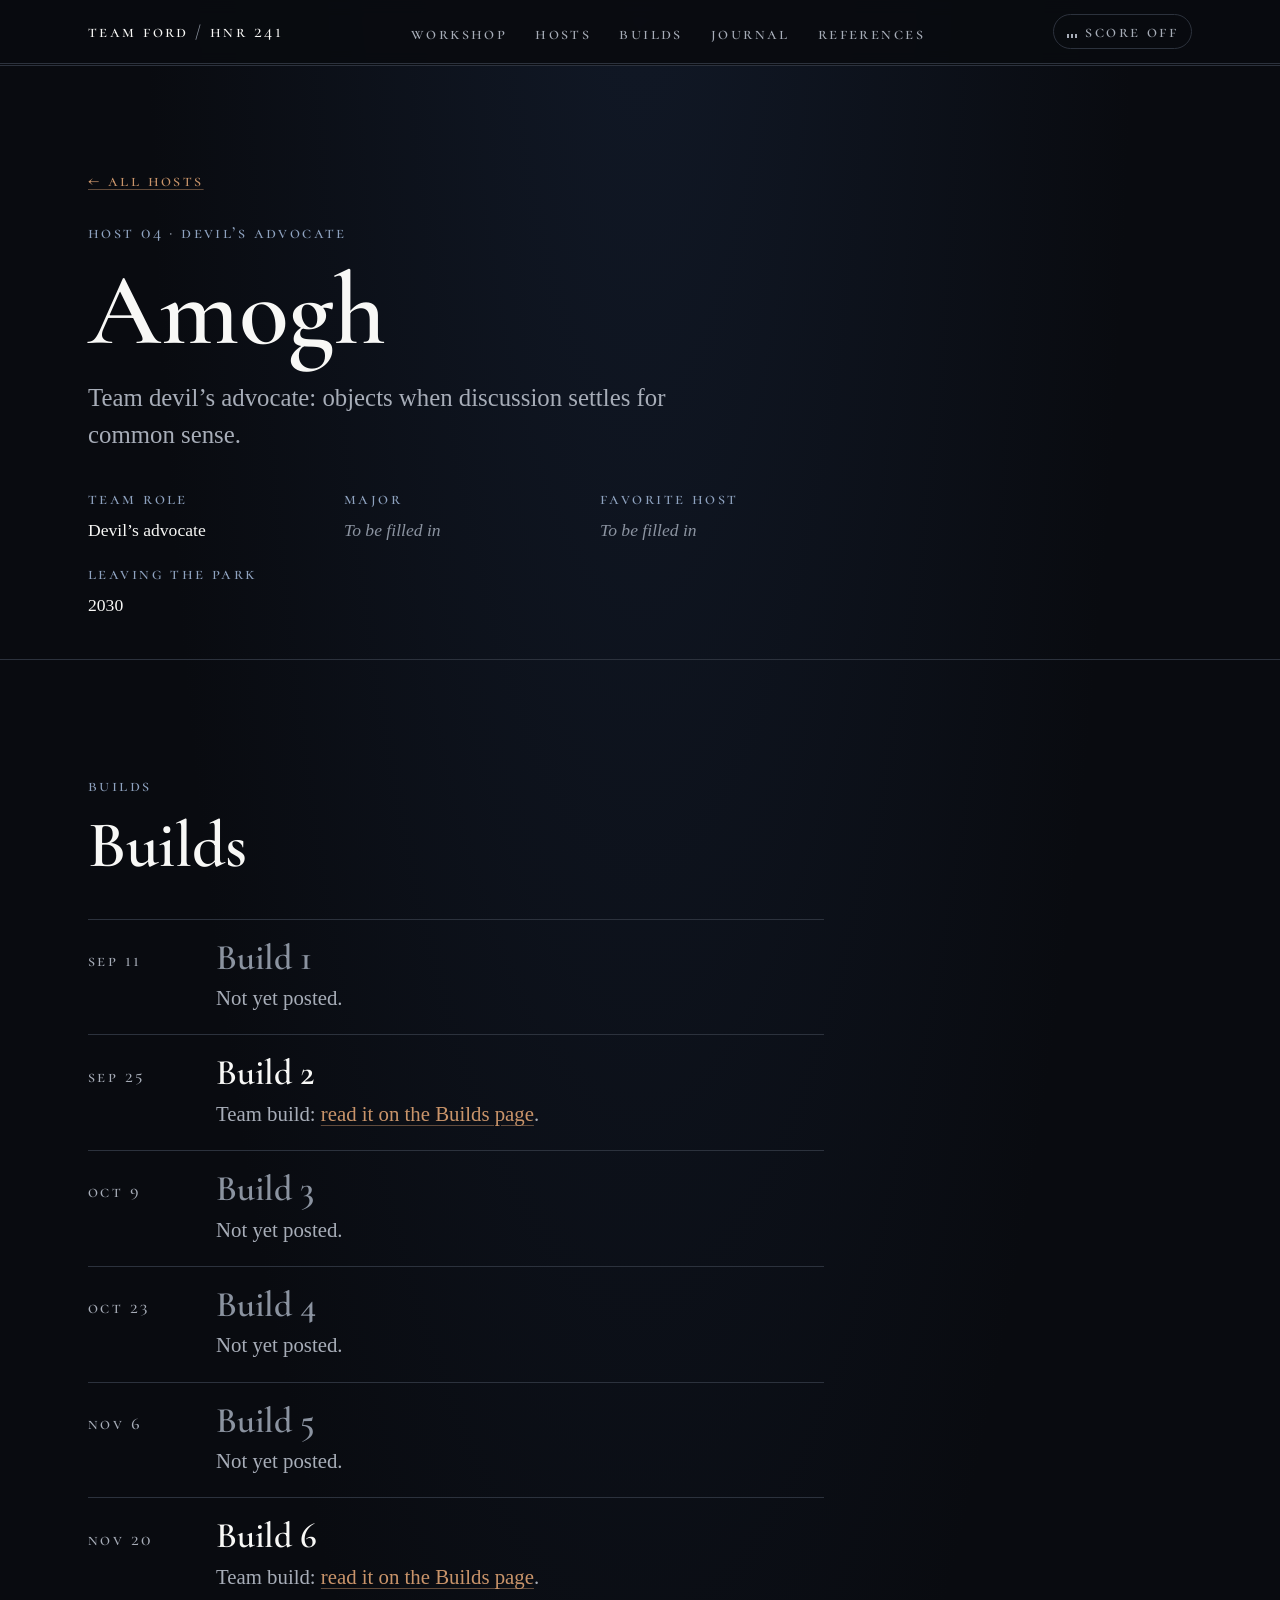
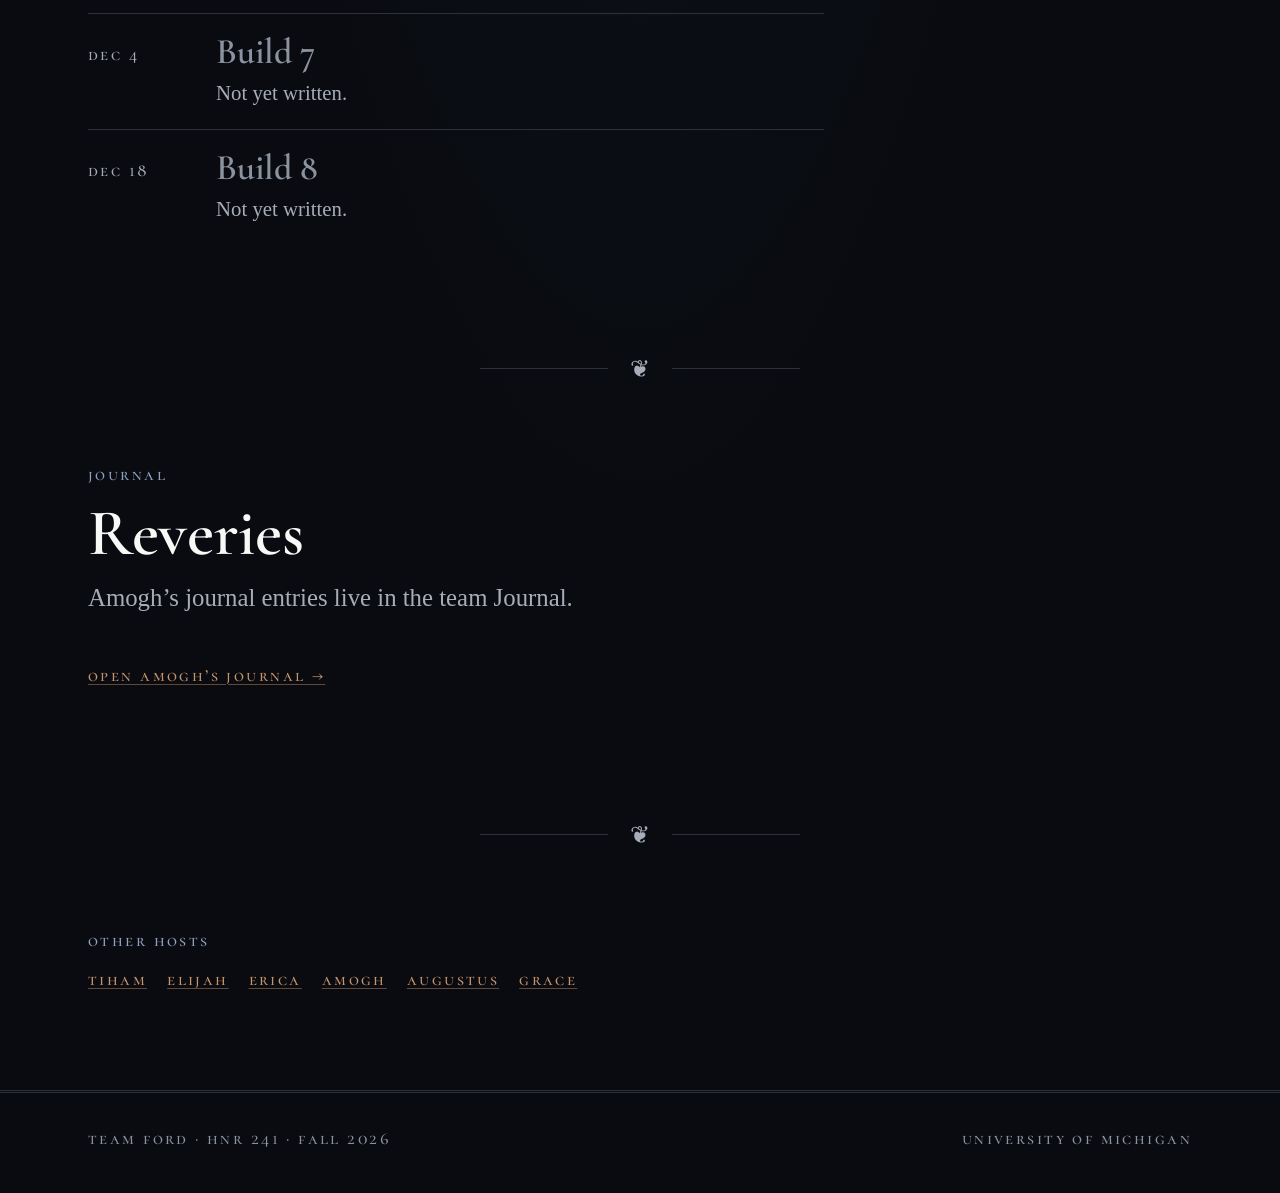
==== commit 520e79d2: "Design refresh 2/8: one warm accent and AA contrast - Add --copper (links, focus rings, active nav, " ====
--- a/amogh/index.html
+++ b/amogh/index.html
@@ -8,8 +8,8 @@
   <link rel="preconnect" href="https://fonts.googleapis.com">
   <link rel="preconnect" href="https://fonts.gstatic.com" crossorigin>
   <link rel="stylesheet" href="https://fonts.googleapis.com/css2?family=Cormorant+Garamond:ital,wght@0,500;0,600;1,500&family=Cormorant+SC:wght@500;600&display=swap">
-  <link rel="stylesheet" href="../styles.css?v=20261121a">
-  <script src="../script.js?v=20261121a" defer></script>
+  <link rel="stylesheet" href="../styles.css?v=20261121b">
+  <script src="../script.js?v=20261121b" defer></script>
 </head>
 <body>
   <a class="skip-link" href="#main">Skip to main content</a>
--- a/styles.css
+++ b/styles.css
@@ -110,7 +110,7 @@
   font-weight: 500;
   letter-spacing: 0.14em;
   text-transform: uppercase;
-  color: var(--amber);
+  color: var(--mist);
 }
 
 .label .dim {
@@ -164,7 +164,7 @@
 }
 
 .wordmark span {
-  color: var(--amber);
+  color: var(--mist);
 }
 
 .site-nav ul {
@@ -289,7 +289,7 @@
 }
 
 .ring:nth-of-type(odd) {
-  stroke: var(--amber);
+  stroke: var(--mist);
   opacity: 0.4;
 }
 
@@ -421,7 +421,7 @@
   max-width: 36rem;
   margin: 0;
   padding-left: 1.25rem;
-  border-left: 2px solid var(--amber);
+  border-left: 2px solid var(--mist);
 }
 
 .epigraph p {
@@ -910,7 +910,7 @@
 }
 
 .chip-row a:hover {
-  border-color: var(--amber);
+  border-color: var(--mist);
   color: var(--gold);
 }
 
@@ -933,8 +933,8 @@
 }
 
 .journal-shelf:target {
-  border-color: var(--amber);
-  box-shadow: 0 0 0 1px var(--amber), 0 0 30px rgb(143 163 192 / 25%);
+  border-color: var(--mist);
+  box-shadow: 0 0 0 1px var(--mist), 0 0 30px rgb(143 163 192 / 25%);
 }
 
 .shelf-head h2 {
@@ -952,7 +952,7 @@
 
 .entry-card {
   padding: 1rem 1.15rem;
-  border-left: 2px solid var(--amber);
+  border-left: 2px solid var(--mist);
   background: rgb(9 11 16 / 55%);
 }
 
@@ -1062,7 +1062,7 @@
 }
 
 .host-card:hover {
-  border-color: var(--amber);
+  border-color: var(--mist);
   color: var(--bone);
   transform: translateY(-3px);
 }
@@ -1216,7 +1216,7 @@
   font-size: 0.75rem;
   letter-spacing: 0.14em;
   text-transform: uppercase;
-  color: var(--amber);
+  color: var(--mist);
 }
 
 .member-meta dd {
@@ -1363,7 +1363,7 @@
   font-weight: 600;
   letter-spacing: 0.16em;
   text-transform: lowercase; /* small caps render lowercase as engraved caps */
-  color: var(--amber);
+  color: var(--mist);
 }
 
 .label .dim {
@@ -1540,7 +1540,7 @@
 }
 
 .ring:nth-of-type(odd) {
-  stroke: var(--amber);
+  stroke: var(--mist);
   opacity: 0.45;
 }
 
@@ -2937,3 +2937,142 @@
 html .legend-role,
 html .orbit-d { font-size: var(--fs-caption); letter-spacing: 0.08em; }
 html .slice-role { font-family: var(--font-label); letter-spacing: 0.12em; }
+
+/* =====================================================================
+   COLOR (design-refresh). Night palette + ONE warm Westworld accent.
+   --copper: links, focus, active nav, finished builds, calls to action.
+   --brass: its lighter partner for hover/glow. --oxblood: rare emphasis,
+   never for text. Everything else stays navy, charcoal and white.
+   ===================================================================== */
+
+html:root {
+  --mist: #8fa3c0;          /* blue-grey label tone (was misnamed --amber) */
+  --copper: #c9946a;        /* dusty copper, 7.6:1 on the page background */
+  --brass: #dcb98a;         /* lighter brass for hover and glow */
+  --oxblood: #8e2f35;       /* sparing deep red, decorative only */
+  --amber: var(--copper);   /* the old name now means what it says */
+  --taupe: #8b93a0;         /* was #6c7482 (4.2:1); now 6.2:1 */
+  --accent: var(--copper);
+}
+
+a {
+  color: var(--copper);
+  text-decoration-color: rgb(201 148 106 / 45%);
+}
+
+a:hover {
+  color: var(--brass);
+  text-decoration-color: currentColor;
+}
+
+:focus-visible {
+  outline: 2px solid var(--copper);
+  outline-offset: 3px;
+}
+
+.site-nav a:hover,
+.site-nav a[aria-current="page"] {
+  color: var(--copper);
+}
+
+.site-nav a[aria-current="page"] {
+  text-decoration-color: var(--copper);
+  text-decoration-thickness: 1px;
+}
+
+/* calls to action */
+.text-link,
+.back-link,
+.enter {
+  color: var(--copper);
+}
+
+.essay summary {
+  border-color: rgb(201 148 106 / 55%);
+  color: var(--copper);
+}
+
+.essay summary:hover,
+.essay summary:focus-visible {
+  border-color: var(--copper);
+  color: var(--brass);
+}
+
+.play-button {
+  border-color: var(--copper);
+  color: #120d09;
+  background: var(--copper);
+}
+
+.play-button:hover {
+  background: var(--brass);
+}
+
+.score-toggle.is-on {
+  border-color: var(--copper);
+  color: var(--copper);
+}
+
+/* finished builds glow warm; unfinished stay cold and dashed */
+.layer {
+  --lit: color-mix(in srgb, var(--brass) calc(var(--i) * 11%), #6b4a30);
+}
+
+.layer.is-done {
+  stroke: #120d09;
+}
+
+.note-dot.is-done .dot {
+  color: #120d09;
+  background: var(--copper);
+  box-shadow: 0 0 14px rgb(201 148 106 / 45%);
+}
+
+.note-dot.is-done .dot-date {
+  color: var(--copper);
+}
+
+.note-dot.is-selected .dot {
+  box-shadow: 0 0 0 3px var(--ink), 0 0 0 5px var(--brass);
+}
+
+.card-links a,
+.layer-card .card-state {
+  color: var(--copper);
+}
+
+/* citations: present but quiet */
+.cite,
+a.cite {
+  color: var(--taupe);
+  text-decoration: none;
+  border-bottom: 1px dotted rgb(139 147 160 / 55%);
+}
+
+a.cite:hover {
+  color: var(--copper);
+  border-bottom-color: var(--copper);
+}
+
+/* team-build markers and the occasional rule use the deep red */
+.prose .standalone-q {
+  border-left-color: var(--oxblood);
+}
+
+.boot-enter:hover,
+.boot-enter:focus-visible {
+  border-color: var(--copper);
+}
+
+.reveal-bar {
+  background: var(--copper);
+}
+
+/* contrast fixes from the audit: dim separators and captions */
+.label .dim,
+.dim,
+.dim-link,
+.member-meta .tbd,
+.feature figcaption {
+  color: var(--taupe);
+}
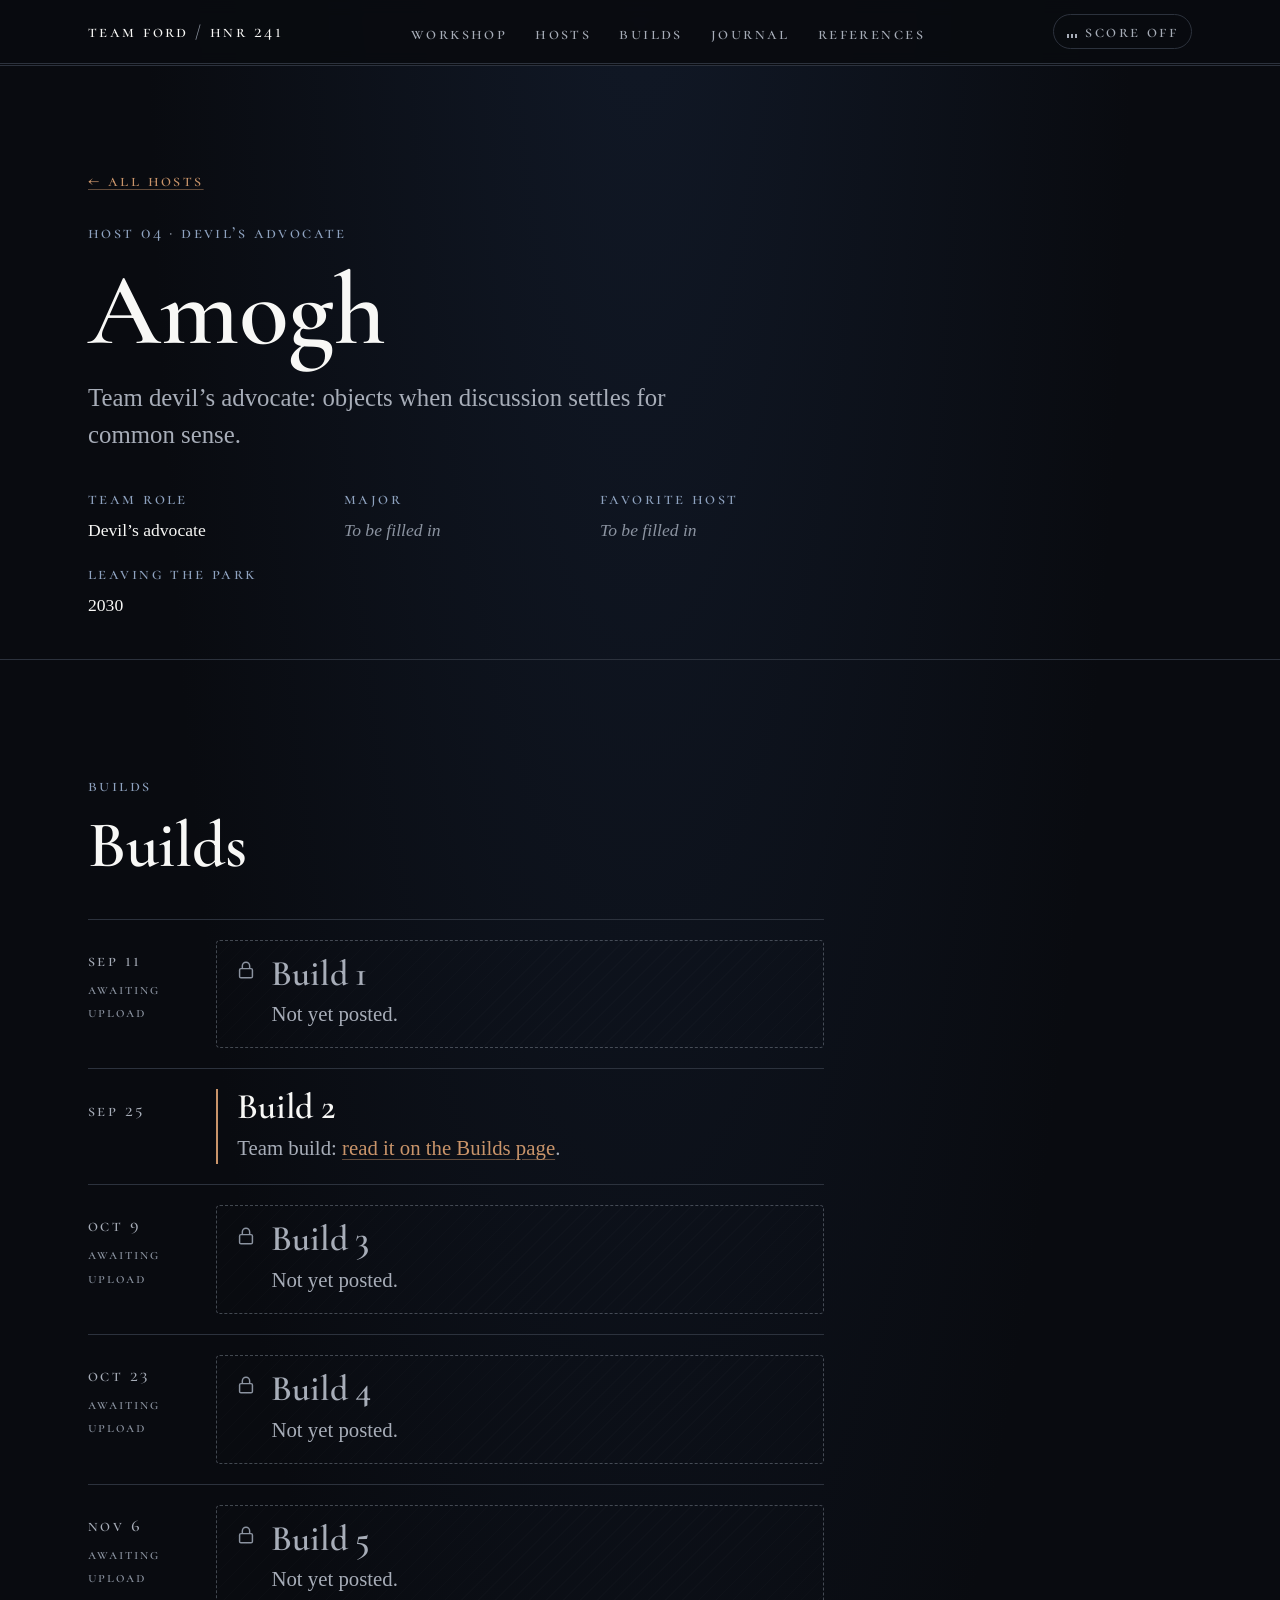
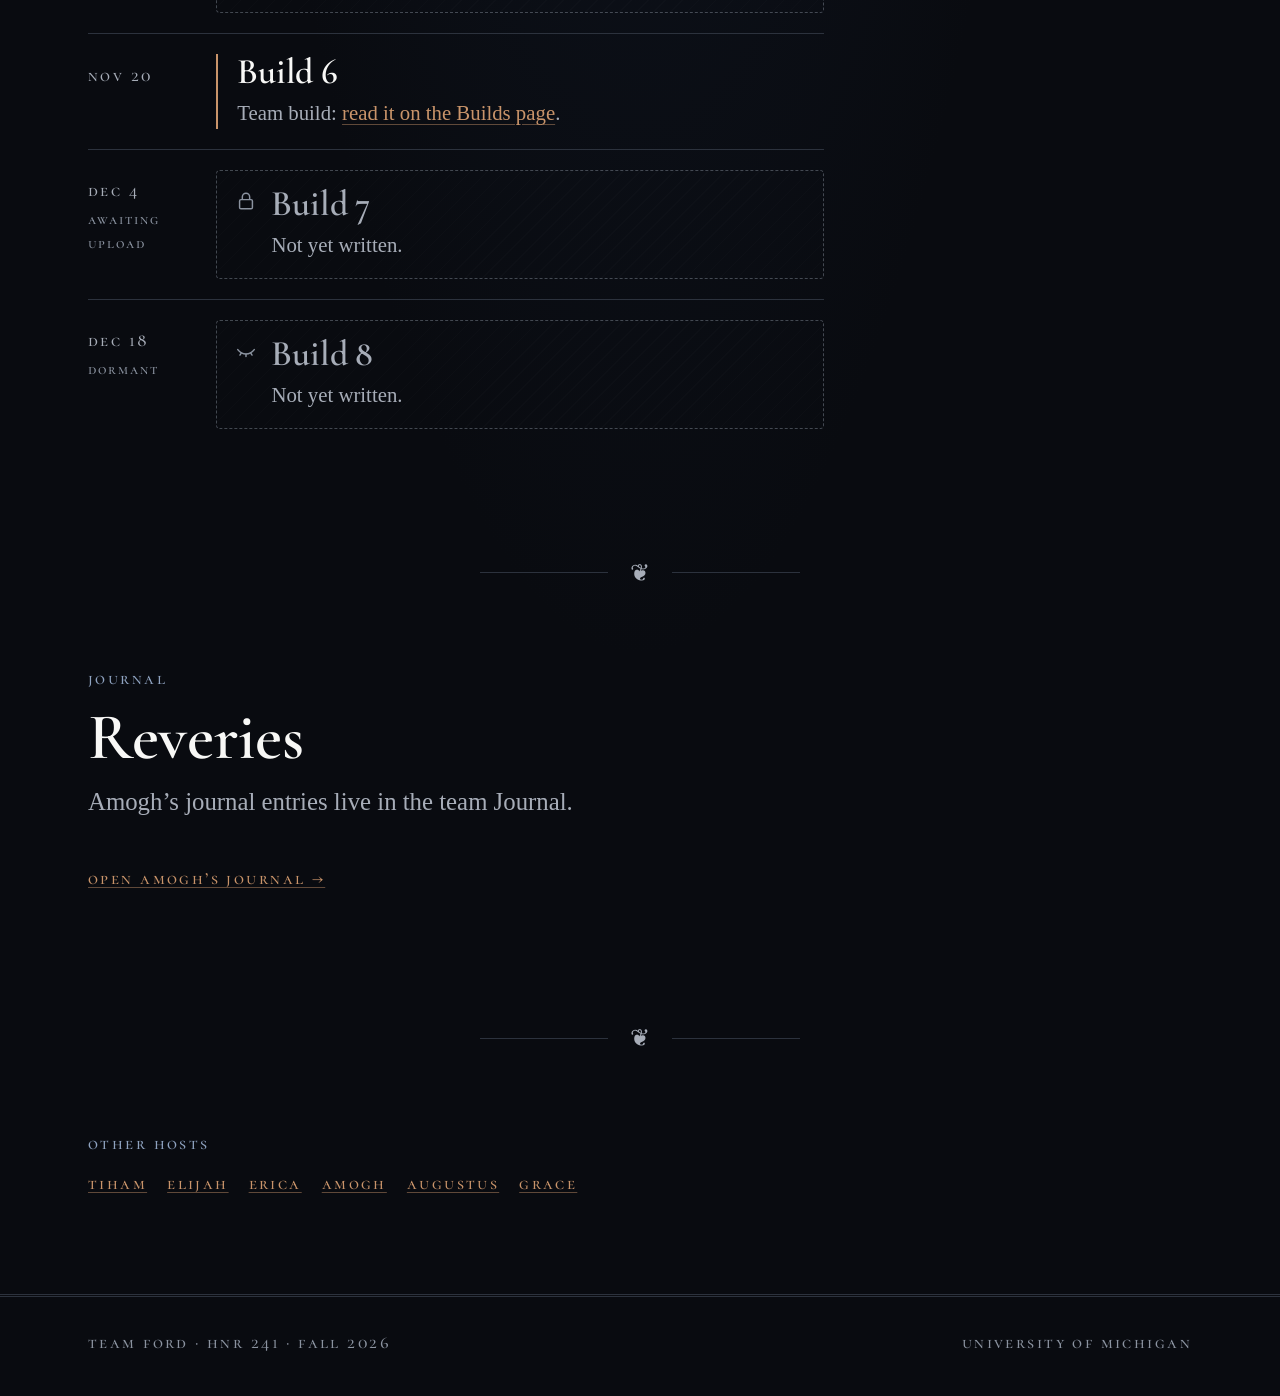
==== commit a526cd78: "Design refresh 5/8: designed dormant states for unfinished work - Member-page build rows that are em" ====
--- a/amogh/index.html
+++ b/amogh/index.html
@@ -8,8 +8,8 @@
   <link rel="preconnect" href="https://fonts.googleapis.com">
   <link rel="preconnect" href="https://fonts.gstatic.com" crossorigin>
   <link rel="stylesheet" href="https://fonts.googleapis.com/css2?family=Cormorant+Garamond:ital,wght@0,500;0,600;1,500&family=Cormorant+SC:wght@500;600&display=swap">
-  <link rel="stylesheet" href="../styles.css?v=20261121b">
-  <script src="../script.js?v=20261121b" defer></script>
+  <link rel="stylesheet" href="../styles.css?v=20261121e">
+  <script src="../script.js?v=20261121e" defer></script>
 </head>
 <body>
   <a class="skip-link" href="#main">Skip to main content</a>
--- a/styles.css
+++ b/styles.css
@@ -1605,7 +1605,7 @@
 }
 
 .js .hero {
-  height: 240vh; /* the extra scroll length is the reveal */
+  height: 210vh; /* the extra scroll length is the reveal */
 }
 
 .hero-scene {
@@ -1735,7 +1735,7 @@
   }
 
   .js .hero {
-    height: 200vh;
+    height: 185vh;
   }
 }
 
@@ -2773,7 +2773,7 @@
 .dissolve-section {
   display: none;
   position: relative;
-  height: 420vh;
+  height: 330vh;
   margin-top: clamp(4rem, 9vw, 7rem);
   --dp: 0;
 }
@@ -3076,3 +3076,350 @@
 .feature figcaption {
   color: var(--taupe);
 }
+
+/* =====================================================================
+   READING (design-refresh): essays on Builds and in the member reader
+   ===================================================================== */
+
+html {
+  scroll-padding-top: 5.5rem; /* anchors land below the sticky header */
+}
+
+.prose {
+  max-width: 68ch;
+  font-size: calc(var(--fs-body) * 1.04);
+  line-height: 1.72;
+}
+
+.prose p {
+  margin: 0 0 1.55em;
+}
+
+/* refined drop cap + small-caps first line on each essay */
+.prose > p:first-of-type::first-letter {
+  float: left;
+  margin: 0.06em 0.09em 0 0;
+  font-family: var(--font-display);
+  font-size: 4.4em;
+  font-weight: 600;
+  line-height: 0.82;
+  color: var(--copper);
+}
+
+.prose > p:first-of-type::first-line {
+  font-variant-caps: small-caps;
+  letter-spacing: 0.04em;
+}
+
+/* pull quote that already exists in Build 6 */
+.prose .standalone-q {
+  margin: 2.4em 0;
+  padding: 0.2em 0 0.2em 1.4rem;
+  border-left: 2px solid var(--oxblood);
+  font-family: var(--font-display);
+  font-size: calc(var(--fs-lede) * 1.12);
+  font-style: italic;
+  font-weight: 500;
+  line-height: 1.35;
+  color: var(--bone);
+}
+
+/* Build 6 heading kicker */
+.h-kicker {
+  display: block;
+  margin-bottom: 0.45rem;
+  font-family: var(--font-label);
+  font-size: var(--fs-label);
+  font-weight: 600;
+  letter-spacing: var(--track-label);
+  text-transform: lowercase;
+  color: var(--copper);
+}
+
+/* Builds page: centred reading column, table of contents on wide screens */
+.builds-page .narrative-head,
+.builds-page .narrative .prose,
+.builds-page .narrative .placeholder {
+  margin-inline: auto;
+  max-width: 68ch;
+}
+
+.builds-page .narrative {
+  padding-top: clamp(3.5rem, 7vw, 6rem);
+}
+
+.toc {
+  display: none;
+}
+
+@media (min-width: 78rem) {
+  .builds-page .essays.has-toc {
+    display: grid;
+    grid-template-columns: 13rem minmax(0, 1fr);
+    column-gap: clamp(2rem, 4vw, 4rem);
+    align-items: start;
+  }
+
+  .builds-page .essays.has-toc > :not(.toc) {
+    grid-column: 2;
+  }
+
+  .toc {
+    display: block;
+    position: sticky;
+    top: 6rem;
+    grid-column: 1;
+    grid-row: 1 / span 20;
+    padding-top: 3.5rem;
+  }
+
+  .toc ol {
+    display: grid;
+    gap: 0.25rem;
+    margin: 0.8rem 0 0;
+    padding: 0;
+    list-style: none;
+    border-left: 1px solid var(--line);
+  }
+
+  .toc a {
+    display: block;
+    padding: 0.45rem 0 0.45rem 1rem;
+    margin-left: -1px;
+    border-left: 2px solid transparent;
+    font-size: 1rem;
+    line-height: 1.3;
+    color: var(--ash);
+    text-decoration: none;
+    transition: color 0.3s var(--ease, ease), border-color 0.3s var(--ease, ease);
+  }
+
+  .toc a span {
+    display: block;
+    font-family: var(--font-label);
+    font-size: var(--fs-caption);
+    letter-spacing: var(--track-label);
+    text-transform: lowercase;
+    color: var(--taupe);
+  }
+
+  .toc a:hover,
+  .toc a.is-current {
+    border-left-color: var(--copper);
+    color: var(--bone);
+  }
+}
+
+/* reading progress */
+.read-progress {
+  position: fixed;
+  top: 0;
+  left: 0;
+  z-index: 20;
+  width: 100%;
+  height: 2px;
+  background: var(--copper);
+  transform: scaleX(var(--read, 0));
+  transform-origin: 0 50%;
+  pointer-events: none;
+}
+
+.reader .read-progress {
+  position: sticky;
+  top: auto;
+  margin-top: -2px;
+}
+
+/* the member-page reader uses the same column */
+.reader-page {
+  max-width: calc(68ch + 2 * var(--gutter));
+}
+
+.reader-body {
+  font-size: calc(var(--fs-body) * 1.06);
+}
+
+.reader-bar {
+  position: sticky;
+}
+
+.reader-bar .read-progress {
+  position: absolute;
+  top: auto;
+  bottom: -3px;
+  left: 0;
+  margin: 0;
+}
+
+/* =====================================================================
+   MOTION (design-refresh): one easing family and three durations,
+   shared by every reveal, hover and scene so the page moves as one.
+   ===================================================================== */
+
+html:root {
+  --ease: cubic-bezier(0.22, 0.8, 0.24, 1);      /* settle */
+  --ease-in-out: cubic-bezier(0.65, 0, 0.35, 1); /* scene changes */
+  --dur-1: 0.25s;  /* hovers, focus */
+  --dur-2: 0.7s;   /* reveals */
+  --dur-3: 1.2s;   /* scene changes: intro lids, hero */
+}
+
+/* section reveals: the same subtle fade and rise, once, everywhere */
+.js .reveal {
+  opacity: 0;
+  transform: translateY(18px);
+  transition: opacity var(--dur-2) var(--ease), transform var(--dur-2) var(--ease);
+}
+
+.js .reveal.is-in {
+  opacity: 1;
+  transform: none;
+}
+
+a,
+button,
+summary,
+.host-card,
+.journal-shelf,
+.slice,
+.layer,
+.note-dot .dot,
+.essay summary,
+.toc a,
+.pie-legend a,
+.chip-row a {
+  transition-duration: var(--dur-1);
+  transition-timing-function: var(--ease);
+}
+
+.boot-lid {
+  transition: transform var(--dur-3) var(--ease-in-out);
+}
+
+.hero-gl,
+.dissolve-gl {
+  transition: opacity var(--dur-3) var(--ease);
+}
+
+.host-card:hover {
+  transform: translateY(-3px);
+}
+
+@media (prefers-reduced-motion: reduce) {
+  .js .reveal {
+    opacity: 1;
+    transform: none;
+  }
+}
+
+/* =====================================================================
+   DORMANT STATES (design-refresh): unfinished work looks intentional.
+   Same language as the nested host: cold, dashed, dimmed; finished
+   work is warm copper.
+   ===================================================================== */
+
+html:root {
+  --icon-sleep: url("data:image/svg+xml,%3Csvg xmlns='http://www.w3.org/2000/svg' viewBox='0 0 24 24' fill='none' stroke='black' stroke-width='1.6' stroke-linecap='round'%3E%3Cpath d='M3 10.5c2.5 3.2 5.5 4.8 9 4.8s6.5-1.6 9-4.8'/%3E%3Cpath d='M6.8 14.3l-1.4 2.1M12 15.4v2.6M17.2 14.3l1.4 2.1'/%3E%3C/svg%3E");
+  --icon-lock: url("data:image/svg+xml,%3Csvg xmlns='http://www.w3.org/2000/svg' viewBox='0 0 24 24' fill='none' stroke='black' stroke-width='1.6' stroke-linejoin='round'%3E%3Crect x='5' y='10.5' width='14' height='10' rx='1.5'/%3E%3Cpath d='M8 10.5V7.6a4 4 0 0 1 8 0v2.9'/%3E%3C/svg%3E");
+  --dormant-bg: repeating-linear-gradient(135deg, transparent 0 11px, rgb(255 255 255 / 1.6%) 11px 12px);
+}
+
+/* member-page build rows */
+.entry.is-empty > div {
+  position: relative;
+  padding: 0.95rem 1.2rem 1.05rem 3.4rem;
+  border: 1px dashed rgb(139 147 160 / 45%);
+  border-radius: 4px;
+  background: var(--dormant-bg);
+}
+
+.entry.is-empty > div::before {
+  position: absolute;
+  top: 1.15rem;
+  left: 1.1rem;
+  width: 1.4rem;
+  height: 1.4rem;
+  background: var(--taupe);
+  -webkit-mask: var(--icon-sleep) center / contain no-repeat;
+  mask: var(--icon-sleep) center / contain no-repeat;
+  content: "";
+}
+
+.entry.is-awaiting > div::before {
+  -webkit-mask-image: var(--icon-lock);
+  mask-image: var(--icon-lock);
+}
+
+.entry.is-empty h3 {
+  color: var(--ash);
+}
+
+.entry.is-empty > .label::after {
+  display: block;
+  margin-top: 0.2rem;
+  font-size: var(--fs-caption);
+  letter-spacing: var(--track-label);
+  color: var(--taupe);
+  content: "dormant";
+}
+
+.entry.is-awaiting > .label::after {
+  content: "awaiting upload";
+}
+
+/* finished rows get the warm edge */
+.entry:not(.is-empty) > div {
+  padding-left: 1.2rem;
+  border-left: 2px solid var(--copper);
+}
+
+/* home: layer cards for builds not yet written */
+.layer-card.is-dormant {
+  position: relative;
+  border: 1px dashed rgb(139 147 160 / 45%);
+  background: var(--dormant-bg), var(--surface);
+}
+
+.layer-card.is-dormant::before {
+  position: absolute;
+  top: 1.3rem;
+  right: 1.3rem;
+  width: 1.6rem;
+  height: 1.6rem;
+  background: var(--taupe);
+  -webkit-mask: var(--icon-sleep) center / contain no-repeat;
+  mask: var(--icon-sleep) center / contain no-repeat;
+  content: "";
+}
+
+.layer-card.is-dormant h3 {
+  color: var(--ash);
+}
+
+.layer-card.is-dormant .card-state {
+  color: var(--taupe);
+}
+
+/* journal shelves and the Builds page placeholder */
+.entry-card.is-empty,
+.builds-page .placeholder,
+.placeholder {
+  position: relative;
+  padding-left: 3.4rem;
+  border: 1px dashed rgb(139 147 160 / 45%);
+  border-radius: 4px;
+  background: var(--dormant-bg);
+}
+
+.entry-card.is-empty::before,
+.placeholder::before {
+  position: absolute;
+  top: 1.1rem;
+  left: 1.1rem;
+  width: 1.4rem;
+  height: 1.4rem;
+  background: var(--taupe);
+  -webkit-mask: var(--icon-sleep) center / contain no-repeat;
+  mask: var(--icon-sleep) center / contain no-repeat;
+  content: "";
+}
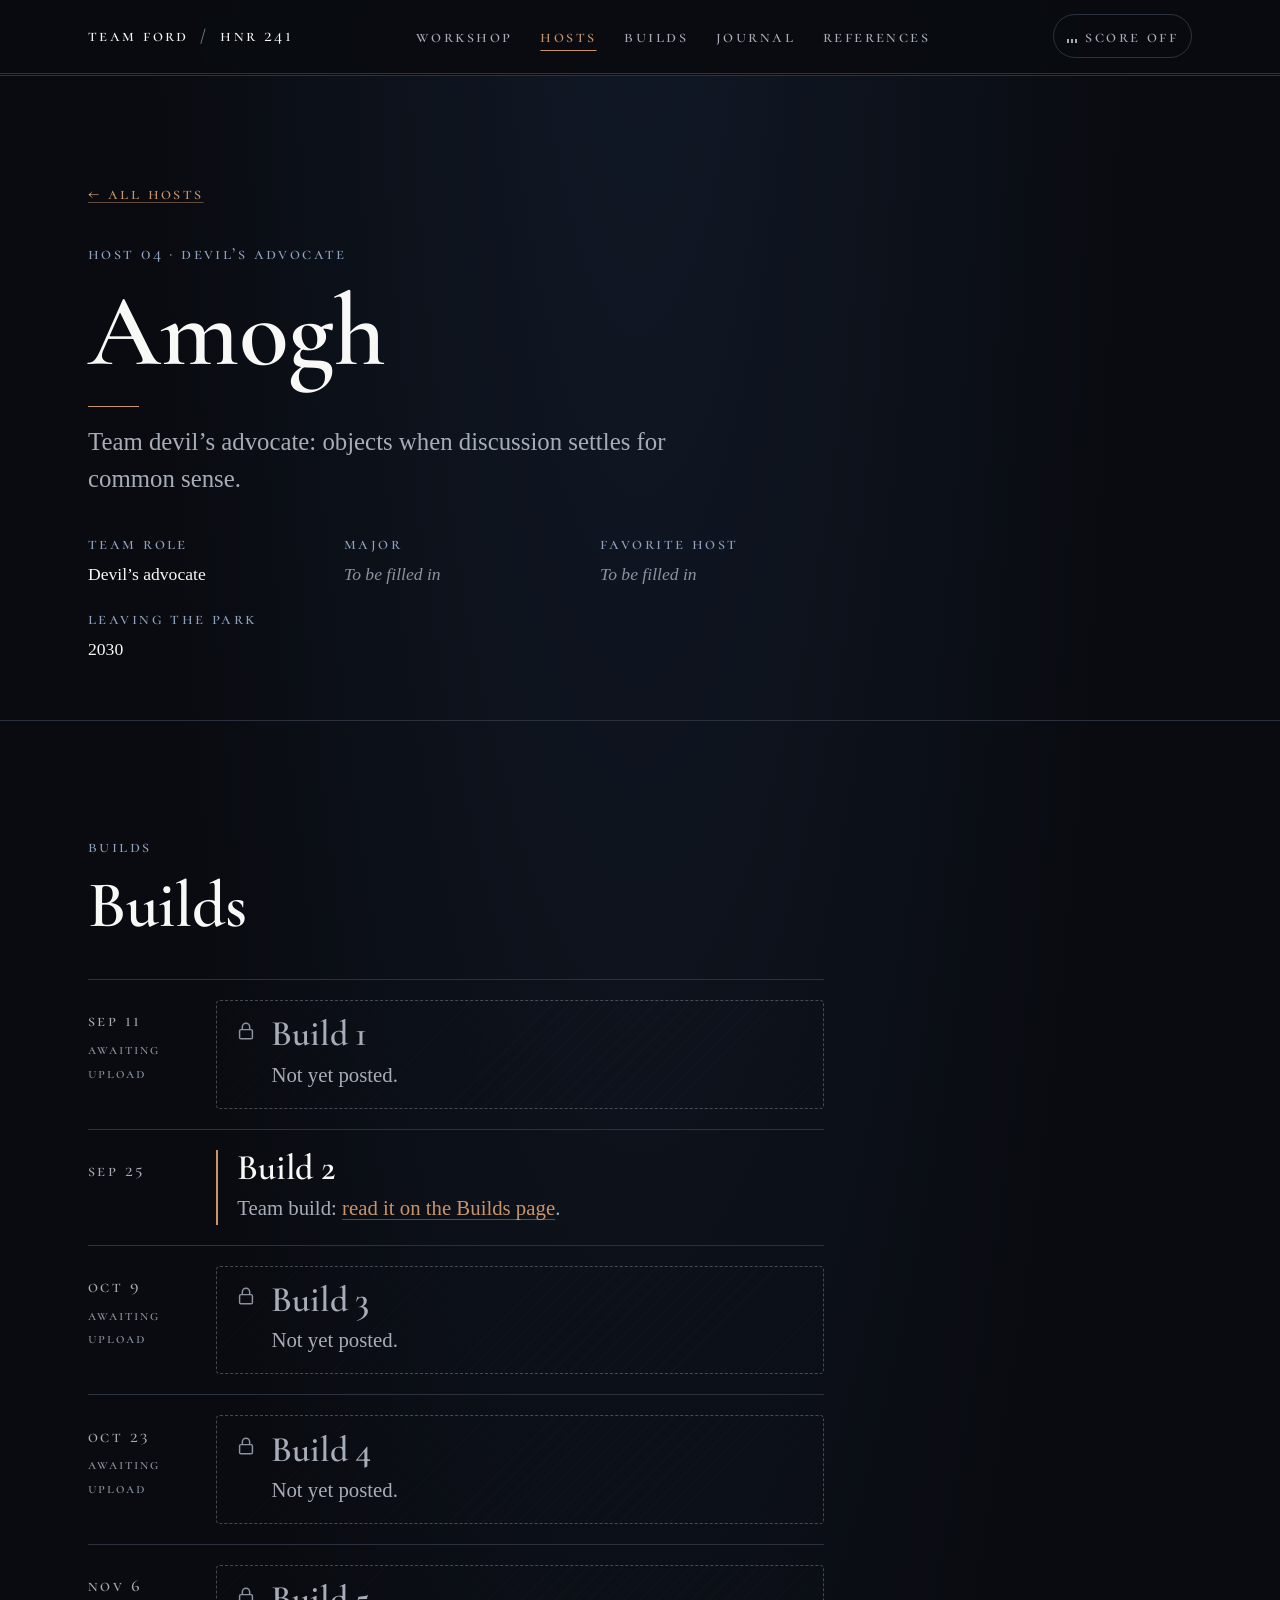
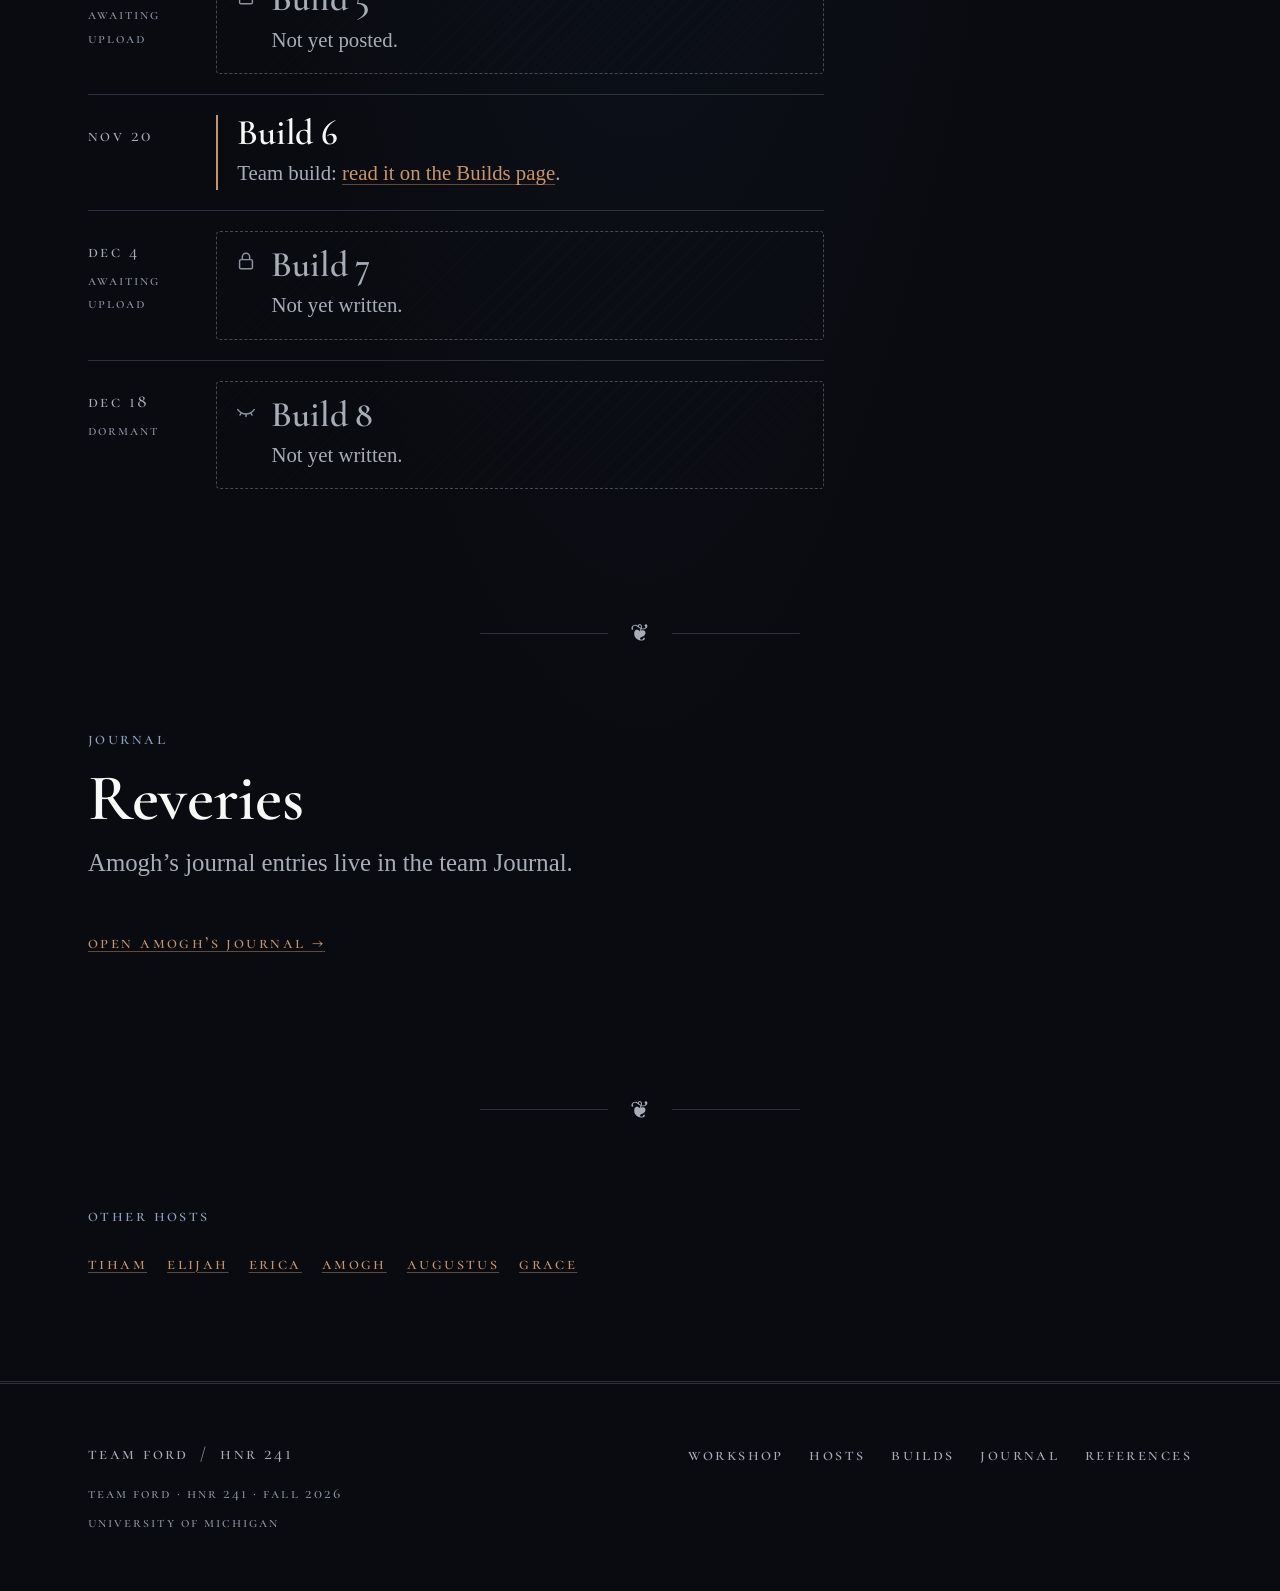
==== commit c4694025: "Design refresh 6/8: navigation and page feel - Phones (<40rem): nav folds behind a Menu button (aria" ====
--- a/amogh/index.html
+++ b/amogh/index.html
@@ -8,8 +8,8 @@
   <link rel="preconnect" href="https://fonts.googleapis.com">
   <link rel="preconnect" href="https://fonts.gstatic.com" crossorigin>
   <link rel="stylesheet" href="https://fonts.googleapis.com/css2?family=Cormorant+Garamond:ital,wght@0,500;0,600;1,500&family=Cormorant+SC:wght@500;600&display=swap">
-  <link rel="stylesheet" href="../styles.css?v=20261121e">
-  <script src="../script.js?v=20261121e" defer></script>
+  <link rel="stylesheet" href="../styles.css?v=20261121f">
+  <script src="../script.js?v=20261121f" defer></script>
 </head>
 <body>
   <a class="skip-link" href="#main">Skip to main content</a>
@@ -20,7 +20,7 @@
       <nav class="site-nav" aria-label="Main">
         <ul>
           <li><a href="../index.html">Workshop</a></li>
-          <li><a href="../hosts/">Hosts</a></li>
+          <li><a href="../hosts/" aria-current="true">Hosts</a></li>
           <li><a href="../builds/">Builds</a></li>
           <li><a href="../journal/">Journal</a></li>
           <li><a href="../references/">References</a></li>
@@ -140,8 +140,20 @@
 
   <footer class="site-footer">
     <div class="wrap">
-      <span>Team Ford · HNR 241 · Fall 2026</span>
-      <span>University of Michigan</span>
+      <div class="footer-brand">
+        <a class="wordmark" href="../index.html">TEAM FORD <span>/</span> HNR 241</a>
+        <p>Team Ford · HNR 241 · Fall 2026</p>
+        <p>University of Michigan</p>
+      </div>
+      <nav class="footer-nav" aria-label="Footer">
+        <ul>
+          <li><a href="../index.html">Workshop</a></li>
+          <li><a href="../hosts/">Hosts</a></li>
+          <li><a href="../builds/">Builds</a></li>
+          <li><a href="../journal/">Journal</a></li>
+          <li><a href="../references/">References</a></li>
+        </ul>
+      </nav>
     </div>
   </footer>
 </body>
--- a/styles.css
+++ b/styles.css
@@ -3423,3 +3423,232 @@
   mask: var(--icon-sleep) center / contain no-repeat;
   content: "";
 }
+
+/* =====================================================================
+   NAVIGATION & PAGE FEEL (design-refresh)
+   ===================================================================== */
+
+/* 44px tap targets on every control */
+.site-nav a,
+.wordmark,
+.text-link,
+.back-link,
+.chip-row a,
+.play-button,
+.score-toggle,
+.essay summary,
+.reader-nav button,
+.boot-silent,
+.pie-legend a,
+.footer-nav a,
+.member-nav a {
+  display: inline-flex;
+  align-items: center;
+  min-height: 44px;
+}
+
+.score-toggle {
+  min-width: 44px;
+  justify-content: center;
+}
+
+.site-nav a[aria-current] {
+  color: var(--copper);
+  text-decoration: underline;
+  text-decoration-color: var(--copper);
+  text-underline-offset: 0.45em;
+}
+
+/* the Menu button only appears on phones */
+.menu-toggle {
+  display: none;
+}
+
+@media (max-width: 40rem) {
+  .site-header {
+    position: sticky;
+    top: 0;
+  }
+
+  .site-header.has-menu .wrap {
+    flex-wrap: wrap;
+    align-items: center;
+    gap: 0 1rem;
+    padding-top: 0.35rem;
+    padding-bottom: 0.35rem;
+  }
+
+  .site-header.has-menu .wordmark {
+    margin-right: auto;
+  }
+
+  .menu-toggle {
+    display: inline-flex;
+    align-items: center;
+    gap: 0.6rem;
+    min-height: 44px;
+    padding: 0 0.2rem 0 0.6rem;
+    border: 0;
+    font-family: var(--font-label);
+    font-size: var(--fs-label);
+    letter-spacing: var(--track-label);
+    text-transform: lowercase;
+    color: var(--bone);
+    background: none;
+    cursor: pointer;
+  }
+
+  .menu-icon {
+    display: grid;
+    gap: 5px;
+    width: 18px;
+  }
+
+  .menu-icon i {
+    display: block;
+    height: 1.5px;
+    background: currentColor;
+    transition: transform var(--dur-1) var(--ease);
+  }
+
+  .menu-open .menu-icon i:first-child { transform: translateY(3.25px) rotate(45deg); }
+  .menu-open .menu-icon i:last-child { transform: translateY(-3.25px) rotate(-45deg); }
+
+  .site-header.has-menu .site-nav,
+  .site-header.has-menu .score-toggle {
+    display: none;
+  }
+
+  .site-header.has-menu.menu-open .site-nav {
+    display: block;
+    flex-basis: 100%;
+    padding: 0.4rem 0 0.8rem;
+    border-top: 1px solid var(--line);
+  }
+
+  .site-header.has-menu.menu-open .site-nav ul {
+    display: grid;
+    gap: 0;
+  }
+
+  .site-header.has-menu.menu-open .site-nav a {
+    display: flex;
+    min-height: 52px;
+    border-bottom: 1px solid var(--line);
+    font-size: 1.2rem;
+  }
+
+  .site-header.has-menu.menu-open .score-toggle {
+    display: inline-flex;
+    margin: 0.2rem 0 0.9rem;
+  }
+}
+
+/* consistent page headers: label, title, a short copper rule, lede */
+.page-head h1::after {
+  display: block;
+  width: 3.2rem;
+  height: 1px;
+  margin-top: 1.4rem;
+  background: var(--copper);
+  content: "";
+}
+
+.page-head {
+  padding-bottom: clamp(2.5rem, 5vw, 3.5rem);
+}
+
+/* hover and focus on every card, slice and list link */
+.host-card:hover,
+.host-card:focus-visible,
+.journal-shelf:hover,
+.journal-shelf:focus-within {
+  border-color: rgb(201 148 106 / 70%);
+}
+
+.host-card:hover .host-name,
+.host-card:focus-visible .host-name {
+  color: var(--brass);
+}
+
+.pie-legend a:hover .legend-name,
+.pie-legend a:focus-visible .legend-name {
+  color: var(--copper);
+}
+
+.slice-link:focus-visible .slice {
+  stroke: var(--copper);
+  stroke-width: 3;
+}
+
+.layer:focus-visible {
+  stroke: var(--copper);
+}
+
+.chip-row a:hover,
+.chip-row a:focus-visible {
+  border-color: var(--copper);
+  color: var(--copper);
+}
+
+/* footer */
+.site-footer .wrap {
+  display: flex;
+  flex-wrap: wrap;
+  align-items: flex-start;
+  justify-content: space-between;
+  gap: 2rem 3rem;
+  padding-top: 3rem;
+  padding-bottom: 3.5rem;
+}
+
+.footer-brand p {
+  margin: 0.35rem 0 0;
+  font-size: var(--fs-caption);
+  letter-spacing: var(--track-label);
+  color: var(--taupe);
+}
+
+.footer-nav ul {
+  display: flex;
+  flex-wrap: wrap;
+  gap: 0 1.6rem;
+  margin: 0;
+  padding: 0;
+  list-style: none;
+}
+
+.footer-nav a {
+  color: var(--ash);
+  text-decoration: none;
+}
+
+.footer-nav a:hover {
+  color: var(--copper);
+}
+
+/* gentle cross-page fade where the browser supports it */
+@view-transition {
+  navigation: auto;
+}
+
+::view-transition-old(root),
+::view-transition-new(root) {
+  animation-duration: 0.35s;
+  animation-timing-function: var(--ease);
+}
+
+@media (prefers-reduced-motion: reduce) {
+  @view-transition {
+    navigation: none;
+  }
+}
+
+.wordmark {
+  display: inline-block;
+  line-height: 44px;
+}
+
+.wordmark span {
+  margin: 0 0.3em;
+}
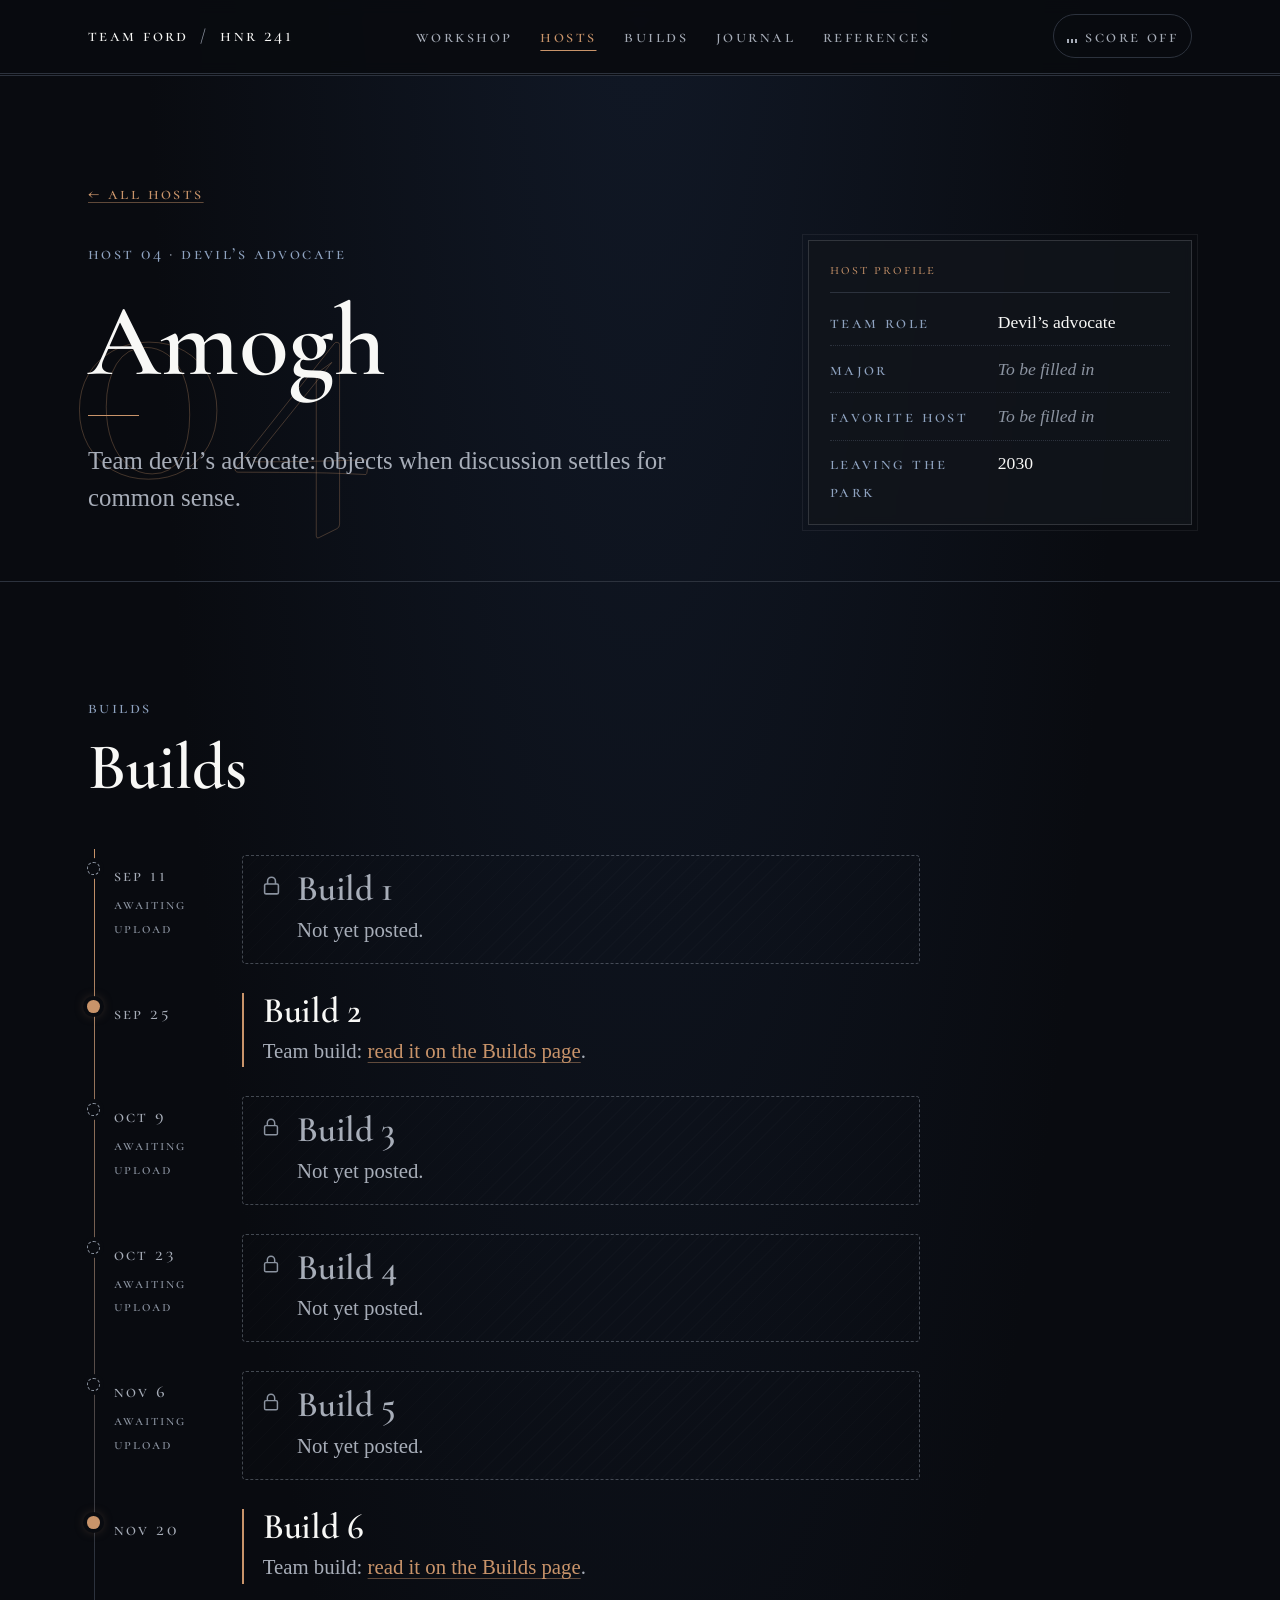
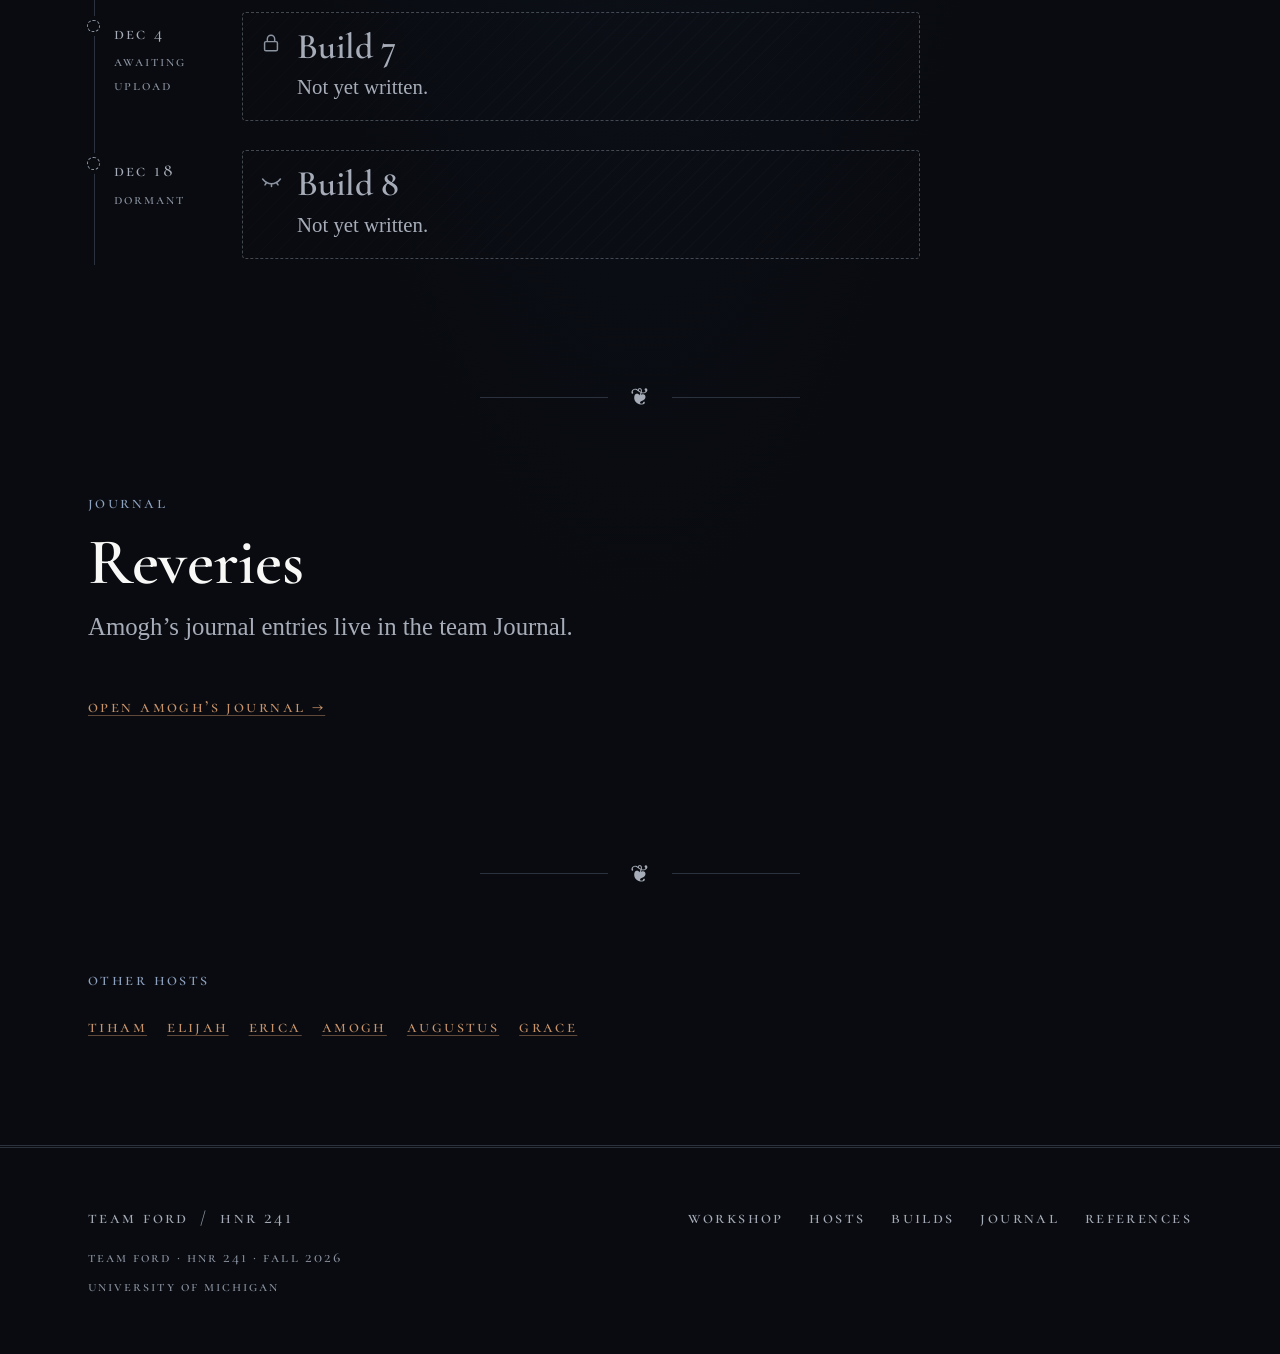
==== commit 95440042: "Design refresh 7/8: member pages as host profiles - All six member pages share one host-profile layo" ====
--- a/amogh/index.html
+++ b/amogh/index.html
@@ -8,10 +8,10 @@
   <link rel="preconnect" href="https://fonts.googleapis.com">
   <link rel="preconnect" href="https://fonts.gstatic.com" crossorigin>
   <link rel="stylesheet" href="https://fonts.googleapis.com/css2?family=Cormorant+Garamond:ital,wght@0,500;0,600;1,500&family=Cormorant+SC:wght@500;600&display=swap">
-  <link rel="stylesheet" href="../styles.css?v=20261121f">
-  <script src="../script.js?v=20261121f" defer></script>
+  <link rel="stylesheet" href="../styles.css?v=20261121g">
+  <script src="../script.js?v=20261121g" defer></script>
 </head>
-<body>
+<body class="member-page">
   <a class="skip-link" href="#main">Skip to main content</a>
 
   <header class="site-header">
@@ -30,7 +30,7 @@
   </header>
 
   <main id="main">
-    <section class="page-head">
+    <section class="page-head host-profile" data-host="04">
       <div class="wrap">
         <a class="back-link" href="../hosts/">← All hosts</a>
         <p class="label">Host 04 <span class="dim">·</span> Devil’s advocate</p>
--- a/styles.css
+++ b/styles.css
@@ -3652,3 +3652,150 @@
 .wordmark span {
   margin: 0 0.3em;
 }
+
+/* =====================================================================
+   HOST PROFILES (design-refresh): the six member pages
+   ===================================================================== */
+
+.host-profile {
+  position: relative;
+  overflow: hidden;
+}
+
+/* the host number, engraved large behind the name */
+.host-profile::before {
+  position: absolute;
+  top: 50%;
+  right: max(-1rem, calc((100vw - var(--max-width)) / 2 - 2rem));
+  font-family: var(--font-display);
+  font-size: clamp(12rem, 30vw, 26rem);
+  font-weight: 500;
+  line-height: 0.8;
+  color: transparent;
+  -webkit-text-stroke: 1px rgb(201 148 106 / 22%);
+  transform: translateY(-50%);
+  pointer-events: none;
+  content: attr(data-host);
+}
+
+.host-profile .wrap {
+  position: relative;
+}
+
+@media (min-width: 60rem) {
+  .host-profile .wrap {
+    display: grid;
+    grid-template-columns: minmax(0, 1fr) minmax(18rem, 24rem);
+    grid-template-areas:
+      "back  back"
+      "label panel"
+      "name  panel"
+      "lede  panel";
+    column-gap: clamp(2rem, 5vw, 5rem);
+    align-items: start;
+  }
+
+  .host-profile .back-link { grid-area: back; justify-self: start; }
+  .host-profile .label { grid-area: label; }
+  .host-profile h1 { grid-area: name; }
+  .host-profile .lede { grid-area: lede; }
+  .host-profile .member-meta { grid-area: panel; align-self: end; margin-top: 0; }
+}
+
+/* the profile as a diagnostic panel */
+.host-profile .member-meta {
+  display: block;
+  max-width: 26rem;
+  padding: 1.1rem 1.3rem 0.6rem;
+  border: 1px solid rgb(223 228 236 / 16%);
+  outline: 1px solid rgb(223 228 236 / 7%);
+  outline-offset: 5px;
+  background: rgb(18 21 27 / 82%);
+  backdrop-filter: blur(4px);
+}
+
+.host-profile .member-meta::before {
+  display: block;
+  margin-bottom: 0.4rem;
+  padding-bottom: 0.6rem;
+  border-bottom: 1px solid var(--line);
+  font-family: var(--font-label);
+  font-size: var(--fs-caption);
+  letter-spacing: var(--track-label);
+  text-transform: lowercase;
+  color: var(--copper);
+  content: "host profile";
+}
+
+.host-profile .member-meta > div {
+  display: grid;
+  grid-template-columns: 9.5rem 1fr;
+  gap: 1rem;
+  align-items: baseline;
+  padding: 0.55rem 0;
+  border-bottom: 1px dotted var(--line);
+}
+
+.host-profile .member-meta > div:last-child {
+  border-bottom: 0;
+}
+
+.host-profile .member-meta dd {
+  margin: 0;
+}
+
+/* builds as a timeline */
+.member-page .entry-list {
+  position: relative;
+  max-width: 52rem;
+  padding-left: 1.6rem;
+}
+
+.member-page .entry-list::before {
+  position: absolute;
+  top: 0.5rem;
+  bottom: 0.5rem;
+  left: 0.35rem;
+  width: 1px;
+  background: linear-gradient(var(--copper), var(--line) 70%);
+  content: "";
+}
+
+.member-page .entry {
+  position: relative;
+  border-top: 0;
+  padding: 0.9rem 0;
+}
+
+.member-page .entry::before {
+  position: absolute;
+  top: 1.35rem;
+  left: calc(-1.6rem + 0.35rem - 0.4rem);
+  width: 0.8rem;
+  height: 0.8rem;
+  border-radius: 50%;
+  background: var(--copper);
+  box-shadow: 0 0 0 4px var(--ink), 0 0 12px rgb(201 148 106 / 50%);
+  content: "";
+}
+
+.member-page .entry.is-empty::before {
+  border: 1px dashed var(--taupe);
+  background: var(--ink);
+  box-shadow: 0 0 0 4px var(--ink);
+}
+
+@media (max-width: 34rem) {
+  .host-profile .member-meta > div {
+    grid-template-columns: 1fr;
+    gap: 0.1rem;
+  }
+}
+
+.host-profile::before {
+  top: 58%;
+  right: auto;
+  left: max(0.25rem, calc((100vw - var(--max-width)) / 2 + var(--gutter) - 1.2rem));
+  font-size: clamp(11rem, 26vw, 22rem);
+  -webkit-text-stroke: 1px rgb(201 148 106 / 30%);
+}
